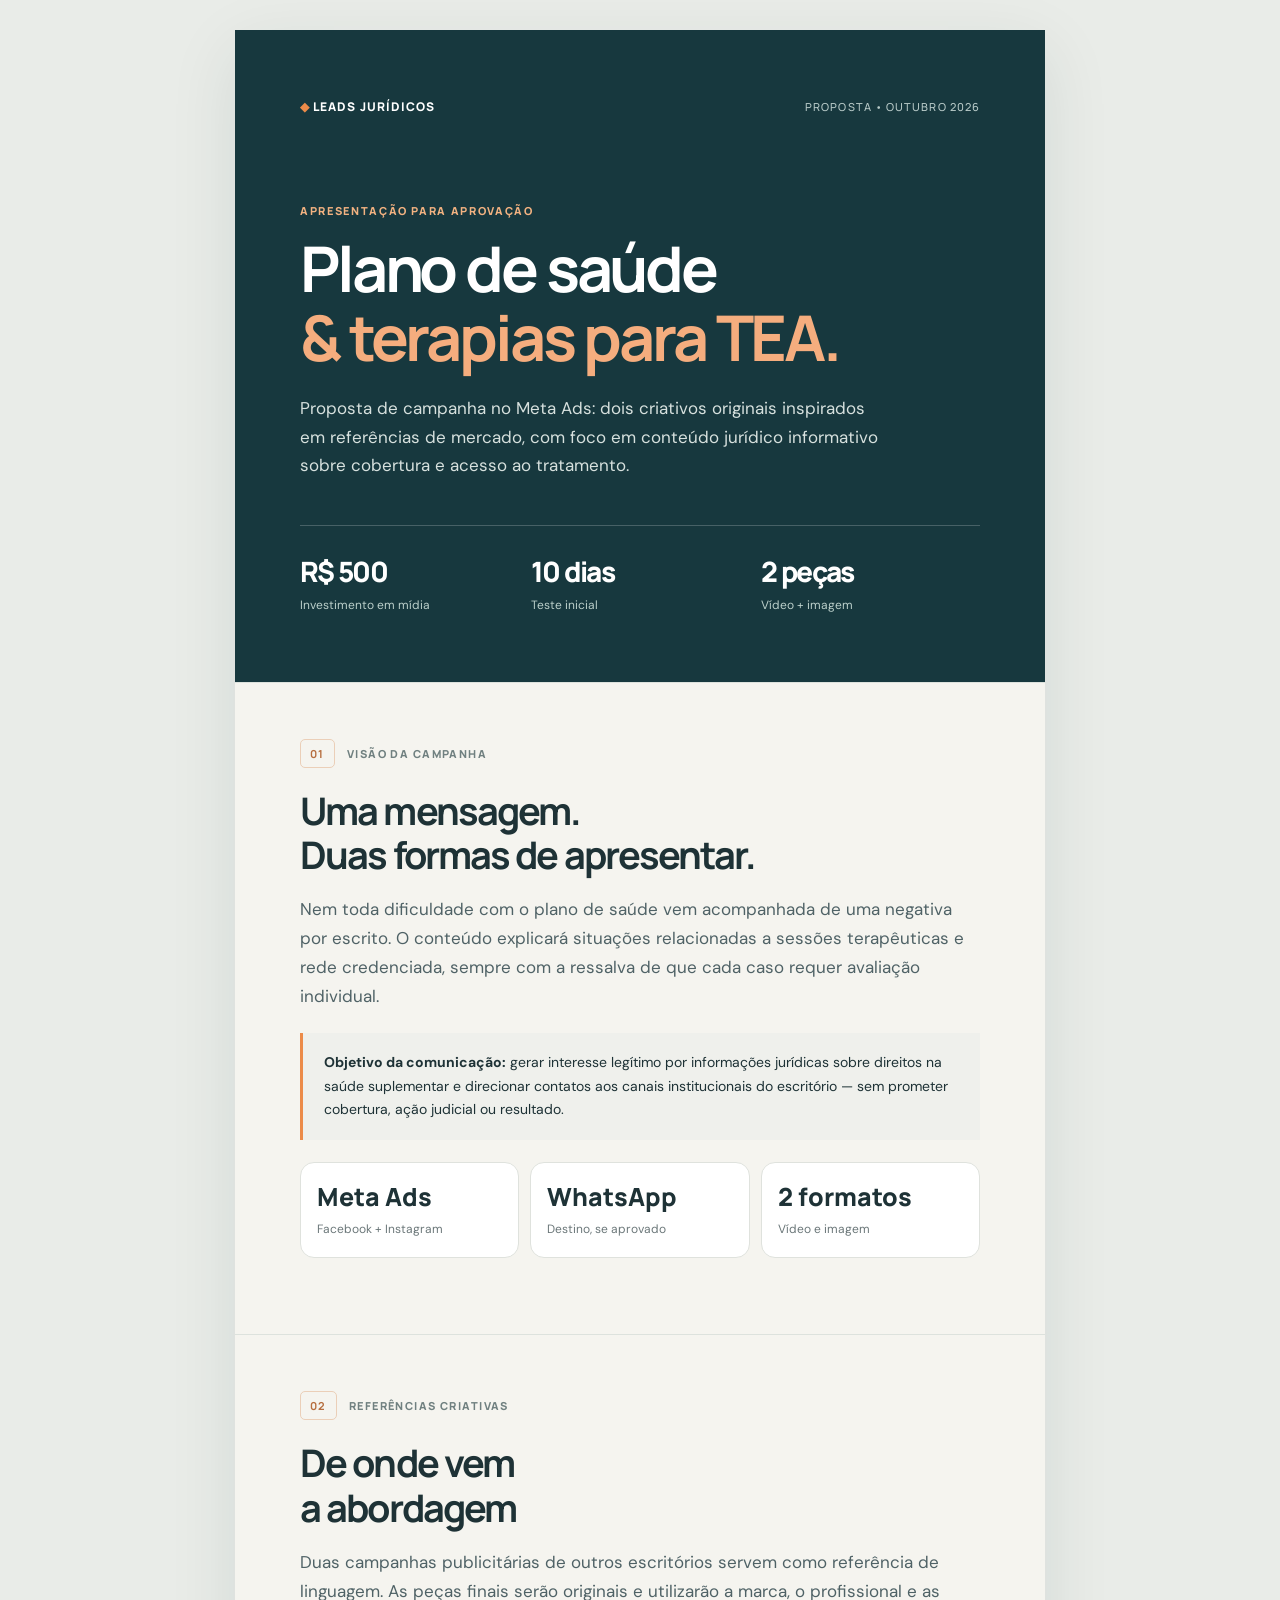
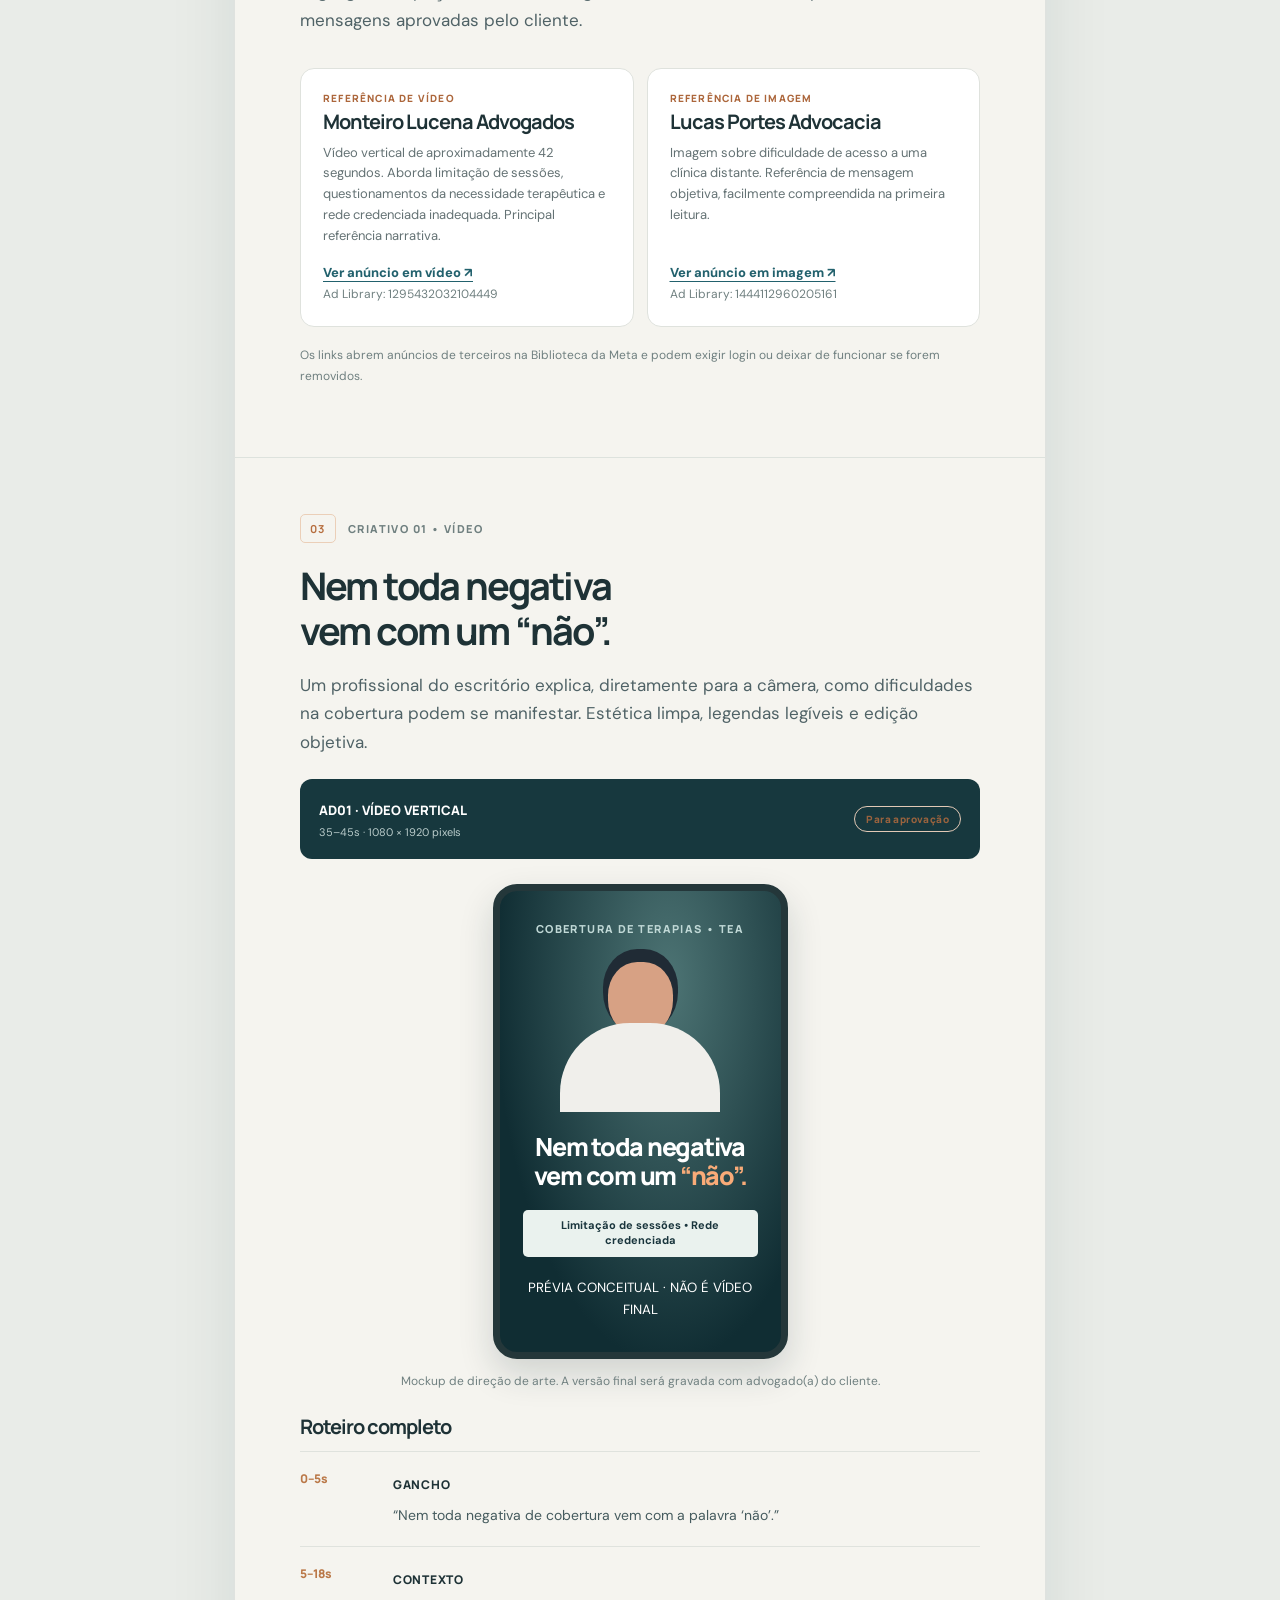
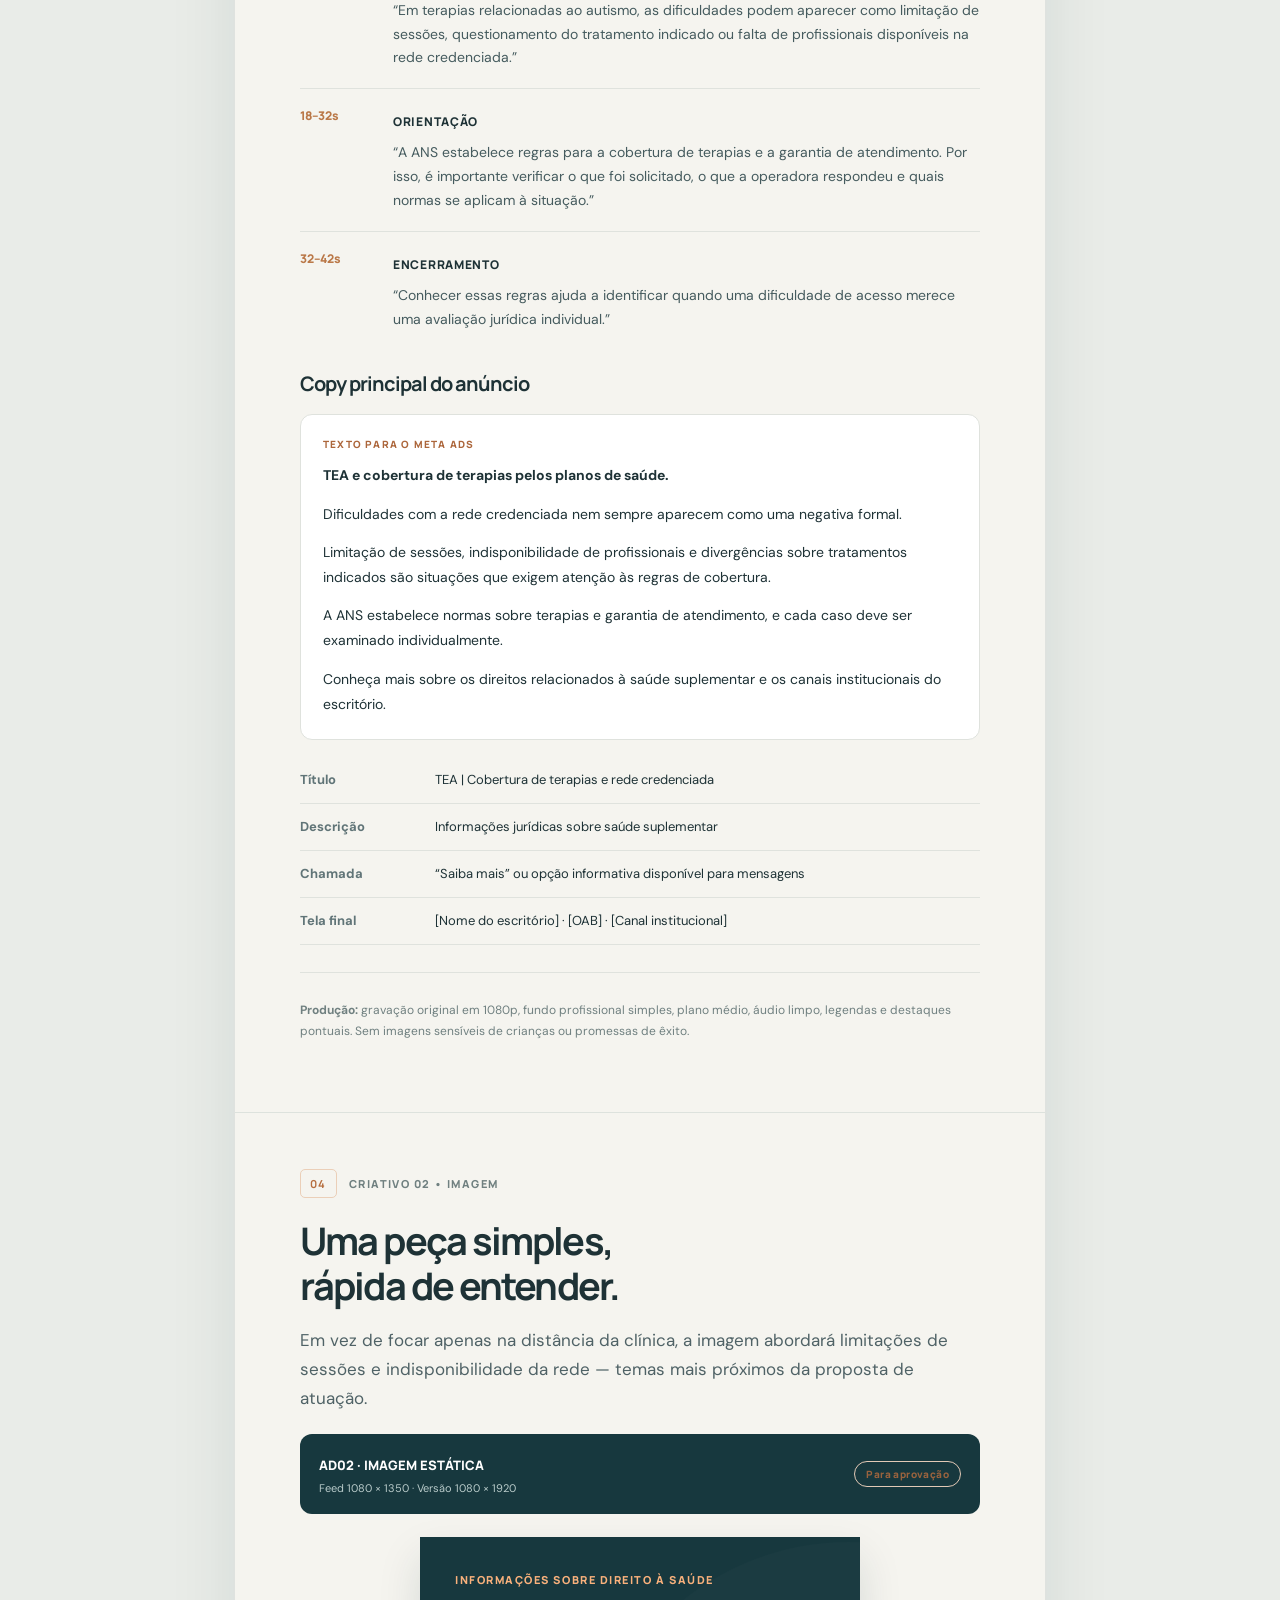
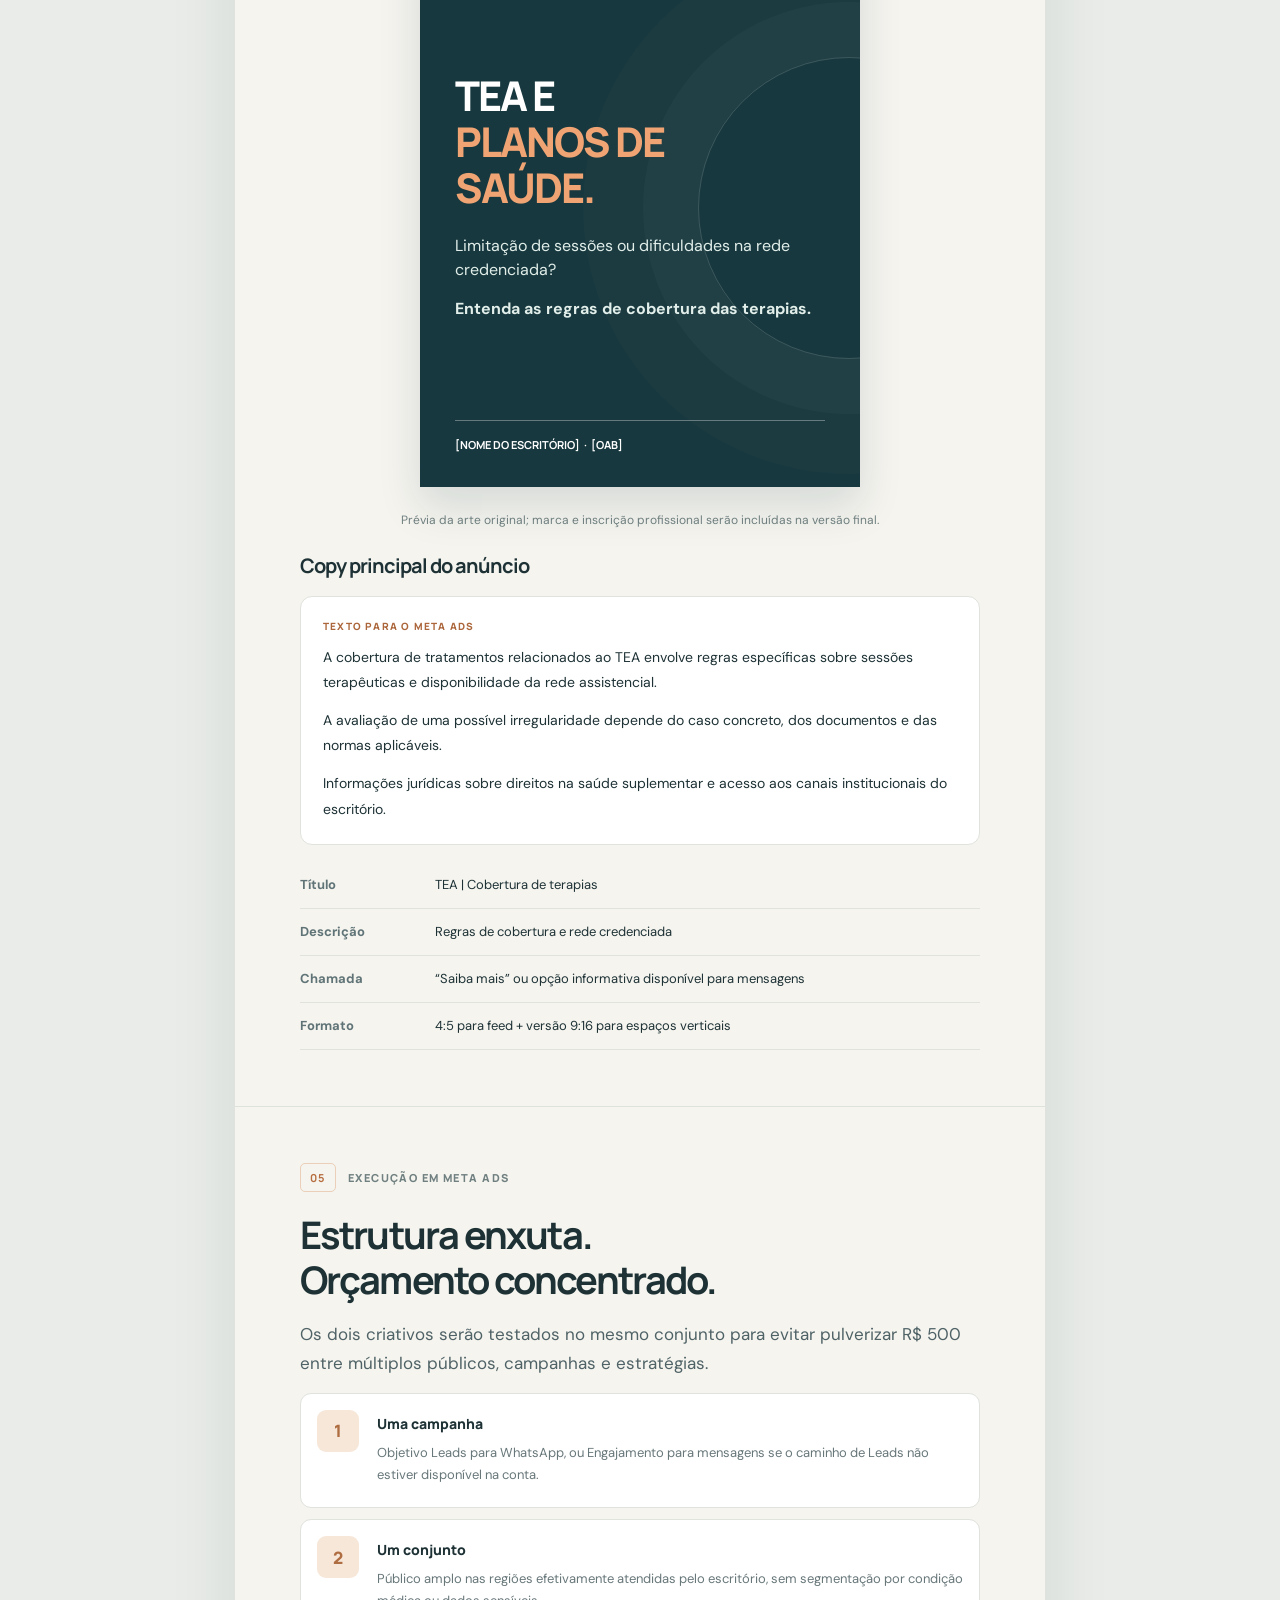
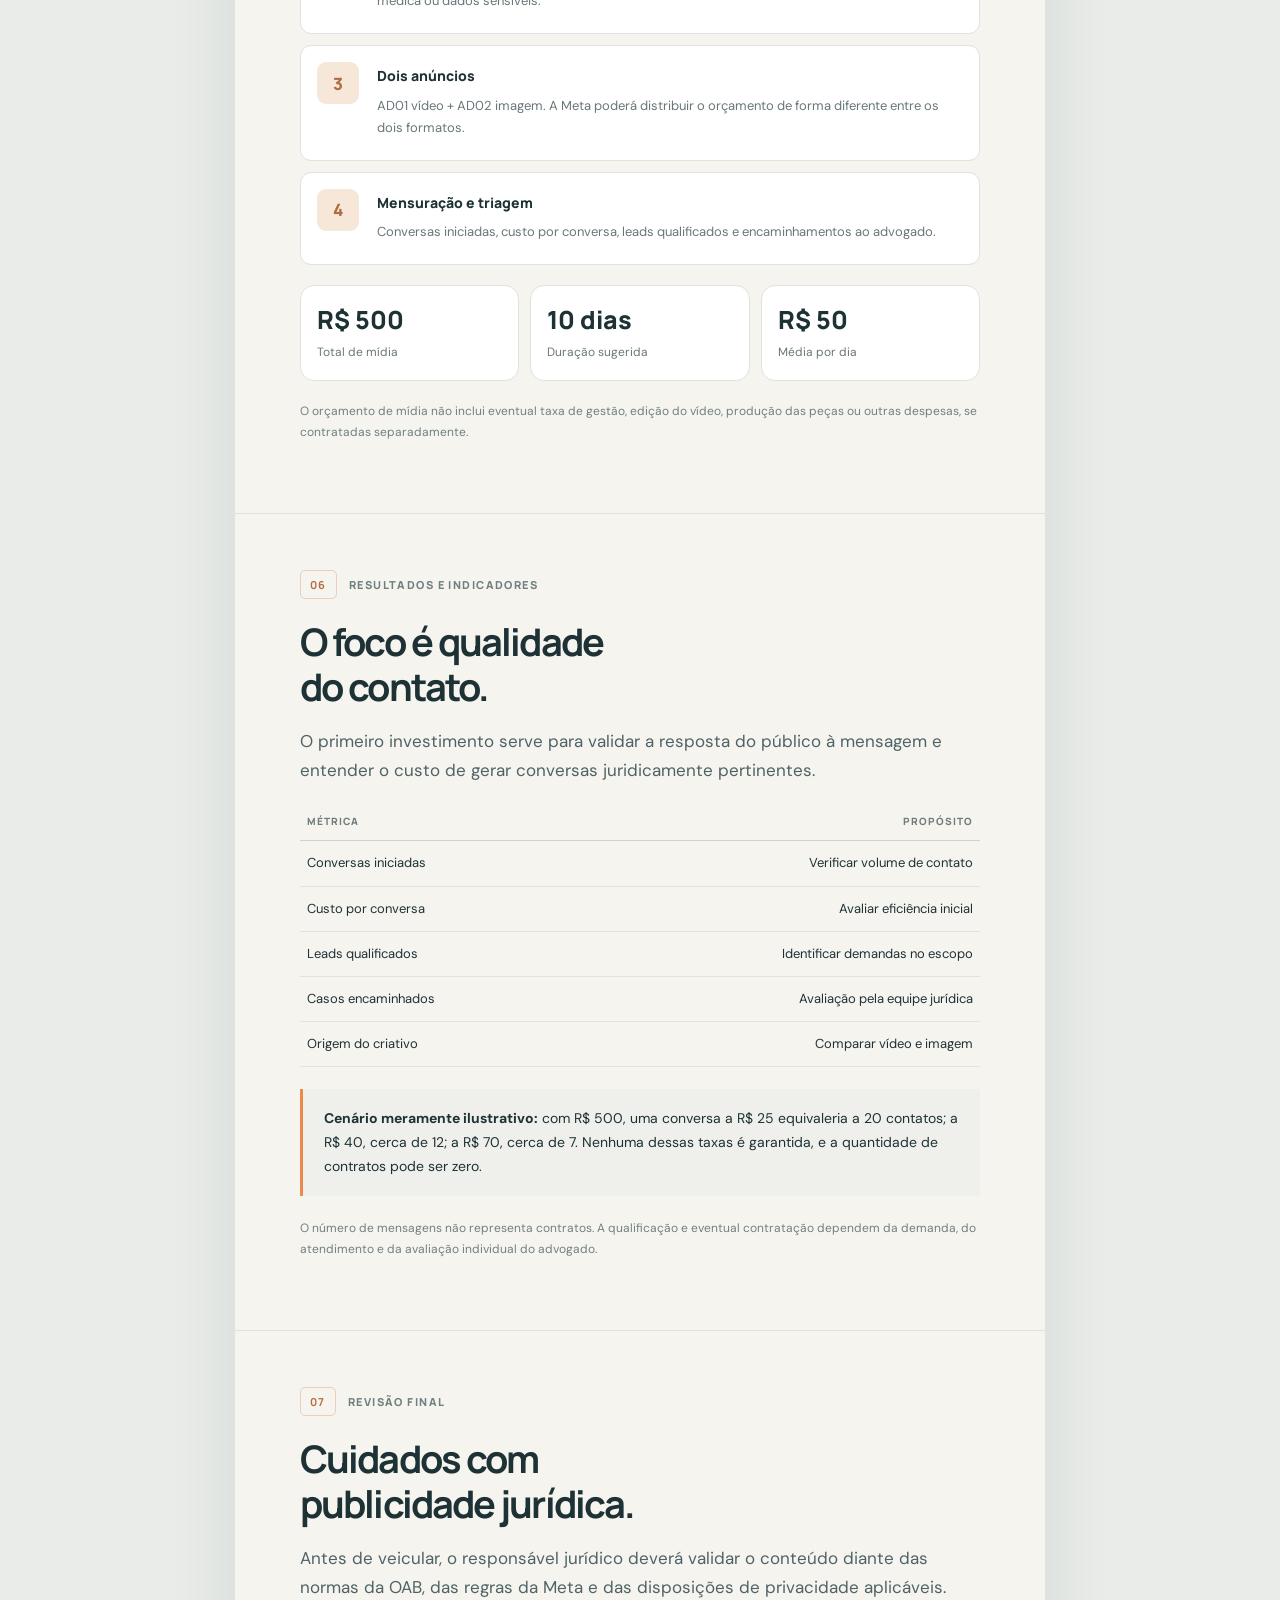
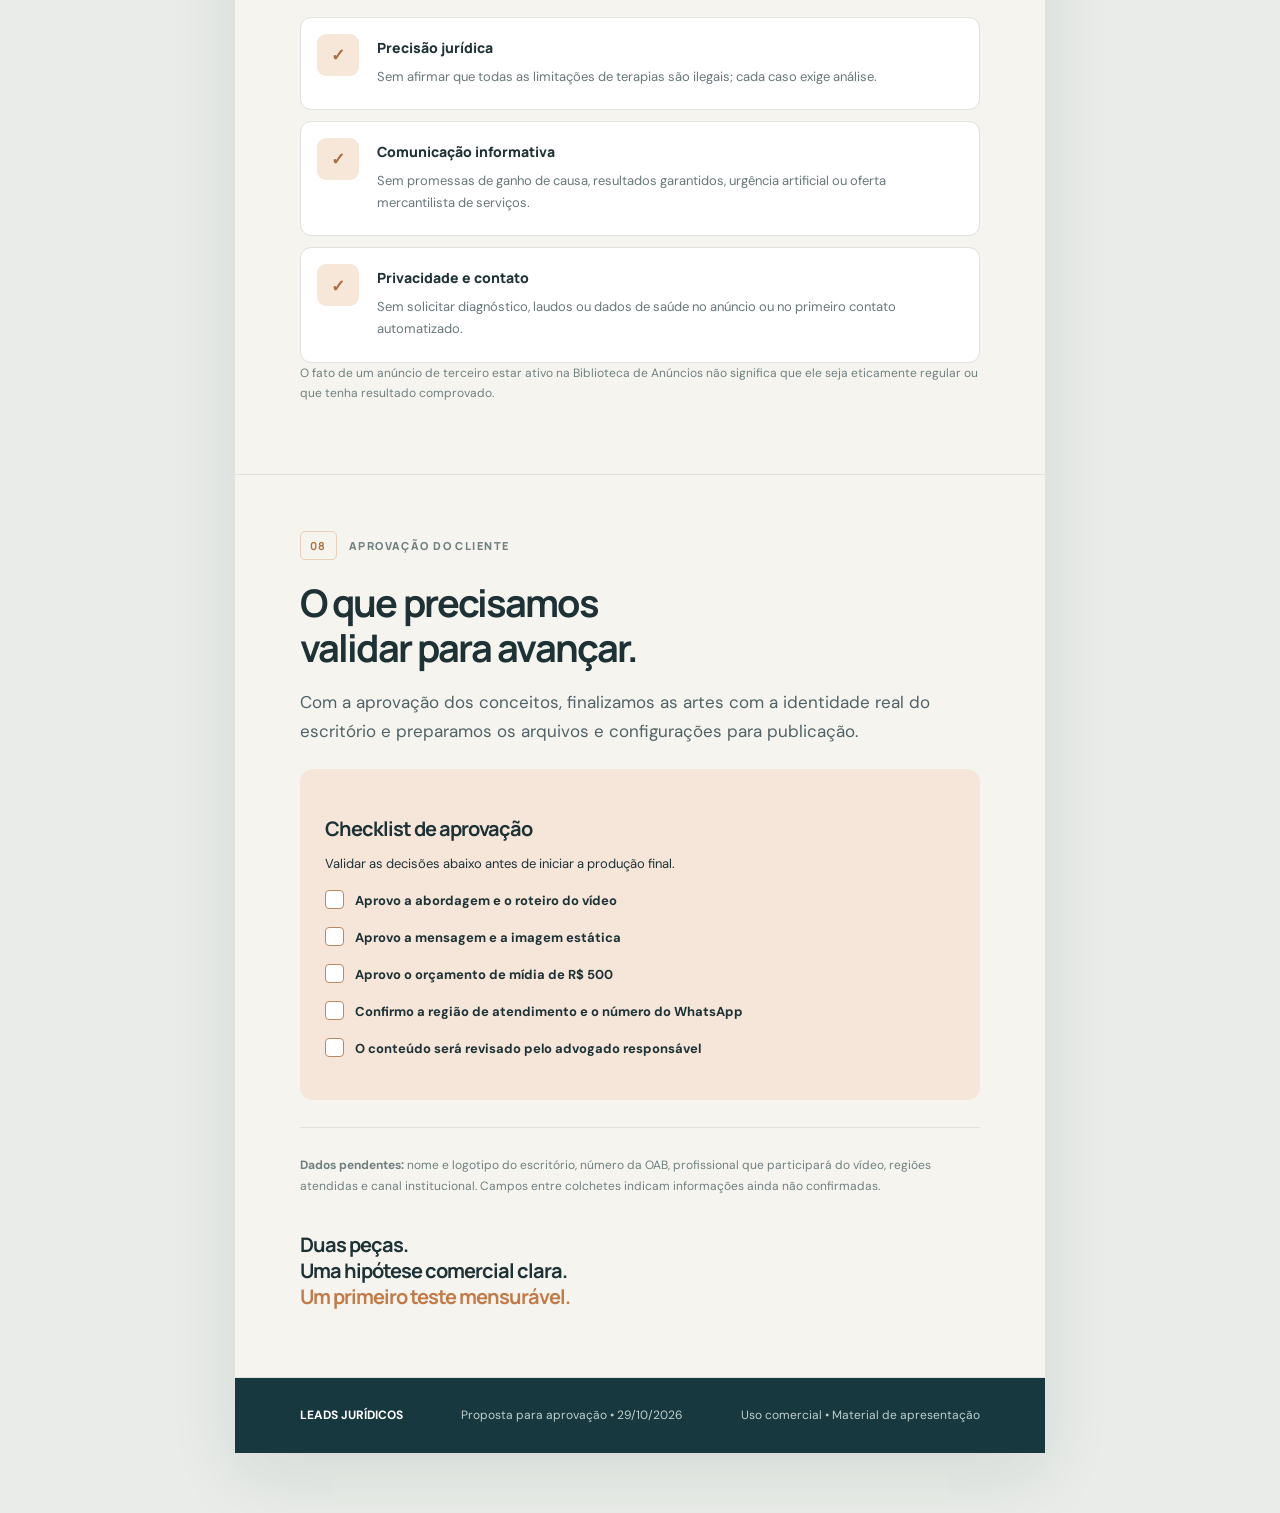
==== proposta-campanha-tea.html @ 1583eef6 "Add files via upload" ====
<!doctype html><html lang="pt-BR"><head><meta charset="utf-8"><meta name="viewport" content="width=device-width,initial-scale=1"><meta name="robots" content="noindex,nofollow"><title>Proposta de campanha • TEA e planos de saúde | Leads Jurídicos</title><style>
@import url('https://fonts.googleapis.com/css2?family=DM+Sans:wght@400;500;600;700;800&family=Manrope:wght@400;500;600;700;800&display=swap');
:root{--bg:#f5f4ef;--ink:#1e3236;--muted:#69787b;--accent:#ec8b49;--dark:#17383e;--line:#dfe2dd}*{box-sizing:border-box}html{scroll-behavior:smooth}body{margin:0;background:#e9ece8;color:var(--ink);font:16px/1.7 'DM Sans',Arial,sans-serif}.deck{max-width:810px;margin:30px auto 60px;background:var(--bg);box-shadow:0 20px 65px #19363119}.slide{padding:56px 65px;border-bottom:1px solid #dde2dd}.hero{background:var(--dark);color:white;padding-top:68px;padding-bottom:64px}.eyebrow{font:800 11px/1.4 Manrope,Arial;letter-spacing:.15em;text-transform:uppercase;color:#b17852;margin:0 0 16px}.hero .eyebrow{color:#f2b281}.brand{display:flex;align-items:center;justify-content:space-between;font:800 12px Manrope;letter-spacing:.09em;margin-bottom:88px}.brand b{color:var(--accent)}.brand small{font:500 11px Manrope;color:#b7c9c7}h1,h2,h3{font-family:Manrope,Arial;margin:0;letter-spacing:-.05em}h1{font-size:clamp(39px,6vw,63px);line-height:1.09;margin-bottom:22px}h1 em{font-style:normal;color:#f5ad7e}h2{font-size:clamp(29px,4.6vw,38px);line-height:1.18;margin-bottom:18px}h3{font-size:20px;line-height:1.3;margin:22px 0 11px}.lede{font-size:17px;color:#4f6266}.hero .lede{color:#d7e1de;max-width:590px}.topstats{display:grid;grid-template-columns:repeat(3,1fr);gap:12px;margin-top:45px;border-top:1px solid #ffffff35;padding-top:26px}.topstats strong{font:800 28px Manrope;letter-spacing:-.06em;display:block}.topstats small{color:#bbcfca;font-size:12px}.section-label{display:flex;align-items:center;gap:12px;font:800 11px Manrope;letter-spacing:.13em;text-transform:uppercase;color:#708080;margin-bottom:20px}.section-label b{border:1px solid #ebcfb8;border-radius:5px;padding:6px 9px;color:#b66e3f}.box{background:#fff;border:1px solid var(--line);border-radius:14px;padding:22px;margin:18px 0}.callout{border-left:3px solid var(--accent);background:#eff0ec;padding:18px 21px;margin:22px 0;font-size:14px}.grid2{display:grid;grid-template-columns:1fr 1fr;gap:13px}.ref{display:flex;flex-direction:column}.ref h3{margin:4px 0 8px}.ref p{font-size:13px;line-height:1.6;color:#647274;flex:1}.tag{color:#ac663b;text-transform:uppercase;font:800 10px Manrope;letter-spacing:.12em}a{color:#22616d;text-underline-offset:4px}.ref a{font-size:13px;font-weight:800}.small{font-size:12px;color:#708080}.pill{display:inline-block;border:1px solid #e2c9b6;color:#9a633e;border-radius:30px;padding:5px 11px;font:800 10px Manrope;letter-spacing:.04em}.creative-head{display:flex;justify-content:space-between;align-items:center;gap:12px;background:var(--dark);color:white;border-radius:12px;padding:17px 19px;margin:22px 0}.creative-head b{font:800 13px Manrope}.creative-head small{display:block;font-size:11px;color:#b9cbca}.mock-video{max-width:295px;min-height:475px;margin:25px auto 12px;border:7px solid #24373a;border-radius:24px;background:radial-gradient(ellipse at 60% 20%,#4d7474,#102d33 73%);color:white;padding:30px 23px;display:flex;flex-direction:column;justify-content:space-between;text-align:center;box-shadow:0 15px 35px #102d332a}.mock-video .mock-head{font:800 11px Manrope;letter-spacing:.13em;text-transform:uppercase;color:#c0d8d6}.person{margin:0 auto;width:160px;height:156px;position:relative}.person .face{position:absolute;width:65px;height:74px;background:#d7a184;border-radius:45% 45% 48% 48%;left:48px;top:6px;box-shadow:0 -8px 0 5px #202b35}.person .shirt{position:absolute;width:160px;height:89px;background:#f0efeb;bottom:0;border-radius:70px 70px 0 0}.mock-video .hook{font:800 25px/1.16 Manrope;letter-spacing:-.05em}.mock-video .hook em{color:#f9ab78;font-style:normal}.subtitle{background:#eaf2ee;color:#19353c;border-radius:5px;padding:8px;font:700 11px/1.4 DM Sans}.mock-static{max-width:440px;aspect-ratio:4/5;margin:23px auto;background:var(--dark);color:white;padding:35px;display:flex;flex-direction:column;justify-content:space-between;position:relative;overflow:hidden;box-shadow:0 20px 40px #0b303321}.mock-static:before{content:"";position:absolute;width:300px;height:300px;right:-140px;top:120px;border:1px solid #ffffff29;border-radius:50%;box-shadow:0 0 0 55px #ffffff07,0 0 0 115px #ffffff04}.mock-static>*{z-index:1}.mock-static .mast{font:800 11px Manrope;letter-spacing:.14em;text-transform:uppercase;color:#f9b17c}.mock-static h3{font:800 clamp(31px,5vw,41px)/1.13 Manrope;letter-spacing:-.05em;margin:0 0 23px}.mock-static h3 em{font-style:normal;color:#f0a474}.mock-static p{font-size:16px;line-height:1.5;color:#e1eeea}.mock-static .foot{border-top:1px solid #ffffff55;padding-top:16px;font:700 11px Manrope}.beat{display:grid;grid-template-columns:78px 1fr;gap:15px;padding:18px 0;border-top:1px solid var(--line)}.beat:last-child{border-bottom:1px solid var(--line)}.beat time{font:800 12px Manrope;color:#ba7848}.beat b{font:800 12px Manrope;text-transform:uppercase;letter-spacing:.06em}.beat p{font-size:14px;color:#455b5e;margin:7px 0 0}.copy{background:#fff;border:1px solid var(--line);border-radius:12px;padding:22px;margin:17px 0}.copy .tag{display:block;margin-bottom:12px}.copy p{font-size:14px;line-height:1.8;margin:0 0 13px}.copy p:last-child{margin-bottom:0}.fields{display:grid;gap:0}.field{display:grid;grid-template-columns:120px 1fr;gap:15px;border-bottom:1px solid var(--line);padding:12px 0;font-size:13px}.field b{color:#607477}.step{display:grid;grid-template-columns:44px 1fr;gap:16px;background:#fff;border:1px solid var(--line);border-radius:11px;padding:16px;margin-top:11px}.step .no{background:#f7e7d9;color:#af6e42;font:800 17px Manrope;border-radius:9px;width:42px;height:42px;display:grid;place-items:center}.step b{font:800 14px Manrope}.step p{font-size:13px;color:#68777a;margin:5px 0}.budget{display:grid;grid-template-columns:repeat(3,1fr);gap:11px;margin:20px 0}.budget .box{margin:0;padding:16px}.budget strong{display:block;font:800 25px Manrope}.budget small{color:#6b7779;font-size:12px}table{width:100%;border-collapse:collapse;margin-top:18px;font-size:13px}th{text-align:left;color:#6f7c7d;font:800 10px Manrope;letter-spacing:.1em;text-transform:uppercase;border-bottom:1px solid #cbd4ce;padding:12px 7px}td{border-bottom:1px solid var(--line);padding:11px 7px}th:last-child,td:last-child{text-align:right}.approval{background:#f5e6d9;border-radius:13px;padding:25px;margin-top:23px}.approval p{font-size:13px}.check{display:flex;gap:11px;margin:15px 0;font-size:13px;font-weight:700}.square{width:19px;height:19px;background:white;border:1.4px solid #b78a65;border-radius:4px;flex-shrink:0}footer{background:var(--dark);color:#bed0cd;padding:27px 65px;display:flex;justify-content:space-between;gap:15px;font-size:12px}footer b{color:white}p{margin:0 0 15px}ul{padding-left:19px}li{margin-bottom:8px}.break{margin:27px 0;border:0;border-top:1px solid var(--line)}@media(max-width:700px){body{background:var(--bg)}.deck{margin:0;box-shadow:none}.slide{padding:39px 24px}.hero{padding-top:44px}.brand{margin-bottom:72px}.grid2{grid-template-columns:1fr}.budget{gap:6px}.budget .box{padding:11px}.budget strong{font-size:19px}footer{padding:24px;flex-wrap:wrap}h1{font-size:42px}}@media(max-width:390px){.slide{padding:30px 18px}.topstats{gap:6px}.topstats strong{font-size:21px}.field{grid-template-columns:96px 1fr}.mock-static{padding:25px}}@media print{body{background:#fff}.deck{margin:0 auto;box-shadow:none}.slide{break-inside:avoid-page;padding:38px 55px}.hero,.mock-static,.mock-video,.creative-head,footer{-webkit-print-color-adjust:exact;print-color-adjust:exact}}
</style></head><body><main class="deck">
<header class="slide hero"><div class="brand"><span><b>◆</b> LEADS JURÍDICOS</span><small>PROPOSTA • OUTUBRO 2026</small></div><div class="eyebrow">Apresentação para aprovação</div><h1>Plano de saúde<br><em>&amp; terapias para TEA.</em></h1><p class="lede">Proposta de campanha no Meta Ads: dois criativos originais inspirados em referências de mercado, com foco em conteúdo jurídico informativo sobre cobertura e acesso ao tratamento.</p><div class="topstats"><div><strong>R$ 500</strong><small>Investimento em mídia</small></div><div><strong>10 dias</strong><small>Teste inicial</small></div><div><strong>2 peças</strong><small>Vídeo + imagem</small></div></div></header>
<section class="slide"><div class="section-label"><b>01</b> Visão da campanha</div><h2>Uma mensagem.<br>Duas formas de apresentar.</h2><p class="lede">Nem toda dificuldade com o plano de saúde vem acompanhada de uma negativa por escrito. O conteúdo explicará situações relacionadas a sessões terapêuticas e rede credenciada, sempre com a ressalva de que cada caso requer avaliação individual.</p><div class="callout"><strong>Objetivo da comunicação:</strong> gerar interesse legítimo por informações jurídicas sobre direitos na saúde suplementar e direcionar contatos aos canais institucionais do escritório — sem prometer cobertura, ação judicial ou resultado.</div><div class="budget"><div class="box"><strong>Meta Ads</strong><small>Facebook + Instagram</small></div><div class="box"><strong>WhatsApp</strong><small>Destino, se aprovado</small></div><div class="box"><strong>2 formatos</strong><small>Vídeo e imagem</small></div></div></section>
<section class="slide"><div class="section-label"><b>02</b> Referências criativas</div><h2>De onde vem<br>a abordagem</h2><p class="lede">Duas campanhas publicitárias de outros escritórios servem como referência de linguagem. As peças finais serão originais e utilizarão a marca, o profissional e as mensagens aprovadas pelo cliente.</p><div class="grid2"><div class="box ref"><div class="tag">Referência de vídeo</div><h3>Monteiro Lucena Advogados</h3><p>Vídeo vertical de aproximadamente 42 segundos. Aborda limitação de sessões, questionamentos da necessidade terapêutica e rede credenciada inadequada. Principal referência narrativa.</p><a target="_blank" rel="noopener" href="https://www.facebook.com/ads/library/?id=1295432032104449">Ver anúncio em vídeo ↗</a><small class="small">Ad Library: 1295432032104449</small></div><div class="box ref"><div class="tag">Referência de imagem</div><h3>Lucas Portes Advocacia</h3><p>Imagem sobre dificuldade de acesso a uma clínica distante. Referência de mensagem objetiva, facilmente compreendida na primeira leitura.</p><a target="_blank" rel="noopener" href="https://www.facebook.com/ads/library/?id=1444112960205161">Ver anúncio em imagem ↗</a><small class="small">Ad Library: 1444112960205161</small></div></div><p class="small">Os links abrem anúncios de terceiros na Biblioteca da Meta e podem exigir login ou deixar de funcionar se forem removidos.</p></section>
<section class="slide"><div class="section-label"><b>03</b> Criativo 01 • Vídeo</div><h2>Nem toda negativa<br>vem com um “não”.</h2><p class="lede">Um profissional do escritório explica, diretamente para a câmera, como dificuldades na cobertura podem se manifestar. Estética limpa, legendas legíveis e edição objetiva.</p><div class="creative-head"><div><b>AD01 · VÍDEO VERTICAL</b><small>35–45s · 1080 × 1920 pixels</small></div><span class="pill">Para aprovação</span></div><div class="mock-video"><div class="mock-head">Cobertura de terapias • TEA</div><div class="person" aria-hidden="true"><div class="face"></div><div class="shirt"></div></div><div class="hook">Nem toda negativa vem com um <em>“não”.</em></div><div class="subtitle">Limitação de sessões • Rede credenciada</div><small>PRÉVIA CONCEITUAL · NÃO É VÍDEO FINAL</small></div><p class="small" style="text-align:center">Mockup de direção de arte. A versão final será gravada com advogado(a) do cliente.</p><h3>Roteiro completo</h3><div class="beat"><time>0–5s</time><div><b>Gancho</b><p>“Nem toda negativa de cobertura vem com a palavra ‘não’.”</p></div></div><div class="beat"><time>5–18s</time><div><b>Contexto</b><p>“Em terapias relacionadas ao autismo, as dificuldades podem aparecer como limitação de sessões, questionamento do tratamento indicado ou falta de profissionais disponíveis na rede credenciada.”</p></div></div><div class="beat"><time>18–32s</time><div><b>Orientação</b><p>“A ANS estabelece regras para a cobertura de terapias e a garantia de atendimento. Por isso, é importante verificar o que foi solicitado, o que a operadora respondeu e quais normas se aplicam à situação.”</p></div></div><div class="beat"><time>32–42s</time><div><b>Encerramento</b><p>“Conhecer essas regras ajuda a identificar quando uma dificuldade de acesso merece uma avaliação jurídica individual.”</p></div></div><h3>Copy principal do anúncio</h3><div class="copy"><span class="tag">Texto para o Meta Ads</span><p><strong>TEA e cobertura de terapias pelos planos de saúde.</strong></p><p>Dificuldades com a rede credenciada nem sempre aparecem como uma negativa formal.</p><p>Limitação de sessões, indisponibilidade de profissionais e divergências sobre tratamentos indicados são situações que exigem atenção às regras de cobertura.</p><p>A ANS estabelece normas sobre terapias e garantia de atendimento, e cada caso deve ser examinado individualmente.</p><p>Conheça mais sobre os direitos relacionados à saúde suplementar e os canais institucionais do escritório.</p></div><div class="fields"><div class="field"><b>Título</b><span>TEA | Cobertura de terapias e rede credenciada</span></div><div class="field"><b>Descrição</b><span>Informações jurídicas sobre saúde suplementar</span></div><div class="field"><b>Chamada</b><span>“Saiba mais” ou opção informativa disponível para mensagens</span></div><div class="field"><b>Tela final</b><span>[Nome do escritório] · [OAB] · [Canal institucional]</span></div></div><hr class="break"><p class="small"><b>Produção:</b> gravação original em 1080p, fundo profissional simples, plano médio, áudio limpo, legendas e destaques pontuais. Sem imagens sensíveis de crianças ou promessas de êxito.</p></section>
<section class="slide"><div class="section-label"><b>04</b> Criativo 02 • Imagem</div><h2>Uma peça simples,<br>rápida de entender.</h2><p class="lede">Em vez de focar apenas na distância da clínica, a imagem abordará limitações de sessões e indisponibilidade da rede — temas mais próximos da proposta de atuação.</p><div class="creative-head"><div><b>AD02 · IMAGEM ESTÁTICA</b><small>Feed 1080 × 1350 · Versão 1080 × 1920</small></div><span class="pill">Para aprovação</span></div><div class="mock-static"><div class="mast">Informações sobre direito à saúde</div><div><h3>TEA E<br><em>PLANOS DE<br>SAÚDE.</em></h3><p>Limitação de sessões ou dificuldades na rede credenciada?</p><p><strong>Entenda as regras de cobertura das terapias.</strong></p></div><div class="foot">[NOME DO ESCRITÓRIO] &nbsp;·&nbsp; [OAB]</div></div><p class="small" style="text-align:center">Prévia da arte original; marca e inscrição profissional serão incluídas na versão final.</p><h3>Copy principal do anúncio</h3><div class="copy"><span class="tag">Texto para o Meta Ads</span><p>A cobertura de tratamentos relacionados ao TEA envolve regras específicas sobre sessões terapêuticas e disponibilidade da rede assistencial.</p><p>A avaliação de uma possível irregularidade depende do caso concreto, dos documentos e das normas aplicáveis.</p><p>Informações jurídicas sobre direitos na saúde suplementar e acesso aos canais institucionais do escritório.</p></div><div class="fields"><div class="field"><b>Título</b><span>TEA | Cobertura de terapias</span></div><div class="field"><b>Descrição</b><span>Regras de cobertura e rede credenciada</span></div><div class="field"><b>Chamada</b><span>“Saiba mais” ou opção informativa disponível para mensagens</span></div><div class="field"><b>Formato</b><span>4:5 para feed + versão 9:16 para espaços verticais</span></div></div></section>
<section class="slide"><div class="section-label"><b>05</b> Execução em Meta Ads</div><h2>Estrutura enxuta.<br>Orçamento concentrado.</h2><p class="lede">Os dois criativos serão testados no mesmo conjunto para evitar pulverizar R$ 500 entre múltiplos públicos, campanhas e estratégias.</p><div class="step"><div class="no">1</div><div><b>Uma campanha</b><p>Objetivo Leads para WhatsApp, ou Engajamento para mensagens se o caminho de Leads não estiver disponível na conta.</p></div></div><div class="step"><div class="no">2</div><div><b>Um conjunto</b><p>Público amplo nas regiões efetivamente atendidas pelo escritório, sem segmentação por condição médica ou dados sensíveis.</p></div></div><div class="step"><div class="no">3</div><div><b>Dois anúncios</b><p>AD01 vídeo + AD02 imagem. A Meta poderá distribuir o orçamento de forma diferente entre os dois formatos.</p></div></div><div class="step"><div class="no">4</div><div><b>Mensuração e triagem</b><p>Conversas iniciadas, custo por conversa, leads qualificados e encaminhamentos ao advogado.</p></div></div><div class="budget"><div class="box"><strong>R$ 500</strong><small>Total de mídia</small></div><div class="box"><strong>10 dias</strong><small>Duração sugerida</small></div><div class="box"><strong>R$ 50</strong><small>Média por dia</small></div></div><p class="small">O orçamento de mídia não inclui eventual taxa de gestão, edição do vídeo, produção das peças ou outras despesas, se contratadas separadamente.</p></section>
<section class="slide"><div class="section-label"><b>06</b> Resultados e indicadores</div><h2>O foco é qualidade<br>do contato.</h2><p class="lede">O primeiro investimento serve para validar a resposta do público à mensagem e entender o custo de gerar conversas juridicamente pertinentes.</p><table><thead><tr><th>Métrica</th><th>Propósito</th></tr></thead><tbody><tr><td>Conversas iniciadas</td><td>Verificar volume de contato</td></tr><tr><td>Custo por conversa</td><td>Avaliar eficiência inicial</td></tr><tr><td>Leads qualificados</td><td>Identificar demandas no escopo</td></tr><tr><td>Casos encaminhados</td><td>Avaliação pela equipe jurídica</td></tr><tr><td>Origem do criativo</td><td>Comparar vídeo e imagem</td></tr></tbody></table><div class="callout"><strong>Cenário meramente ilustrativo:</strong> com R$ 500, uma conversa a R$ 25 equivaleria a 20 contatos; a R$ 40, cerca de 12; a R$ 70, cerca de 7. Nenhuma dessas taxas é garantida, e a quantidade de contratos pode ser zero.</div><p class="small">O número de mensagens não representa contratos. A qualificação e eventual contratação dependem da demanda, do atendimento e da avaliação individual do advogado.</p></section>
<section class="slide"><div class="section-label"><b>07</b> Revisão final</div><h2>Cuidados com<br>publicidade jurídica.</h2><p class="lede">Antes de veicular, o responsável jurídico deverá validar o conteúdo diante das normas da OAB, das regras da Meta e das disposições de privacidade aplicáveis.</p><div class="step"><div class="no">✓</div><div><b>Precisão jurídica</b><p>Sem afirmar que todas as limitações de terapias são ilegais; cada caso exige análise.</p></div></div><div class="step"><div class="no">✓</div><div><b>Comunicação informativa</b><p>Sem promessas de ganho de causa, resultados garantidos, urgência artificial ou oferta mercantilista de serviços.</p></div></div><div class="step"><div class="no">✓</div><div><b>Privacidade e contato</b><p>Sem solicitar diagnóstico, laudos ou dados de saúde no anúncio ou no primeiro contato automatizado.</p></div></div><p class="small">O fato de um anúncio de terceiro estar ativo na Biblioteca de Anúncios não significa que ele seja eticamente regular ou que tenha resultado comprovado.</p></section>
<section class="slide"><div class="section-label"><b>08</b> Aprovação do cliente</div><h2>O que precisamos<br>validar para avançar.</h2><p class="lede">Com a aprovação dos conceitos, finalizamos as artes com a identidade real do escritório e preparamos os arquivos e configurações para publicação.</p><div class="approval"><h3>Checklist de aprovação</h3><p>Validar as decisões abaixo antes de iniciar a produção final.</p><div class="check"><i class="square"></i>Aprovo a abordagem e o roteiro do vídeo</div><div class="check"><i class="square"></i>Aprovo a mensagem e a imagem estática</div><div class="check"><i class="square"></i>Aprovo o orçamento de mídia de R$ 500</div><div class="check"><i class="square"></i>Confirmo a região de atendimento e o número do WhatsApp</div><div class="check"><i class="square"></i>O conteúdo será revisado pelo advogado responsável</div></div><hr class="break"><p class="small"><b>Dados pendentes:</b> nome e logotipo do escritório, número da OAB, profissional que participará do vídeo, regiões atendidas e canal institucional. Campos entre colchetes indicam informações ainda não confirmadas.</p><h3 style="margin-top:36px">Duas peças.<br>Uma hipótese comercial clara.<br><span style="color:#c27a49">Um primeiro teste mensurável.</span></h3></section>
<footer><b>LEADS JURÍDICOS</b><span>Proposta para aprovação • 29/10/2026</span><span>Uso comercial • Material de apresentação</span></footer></main></body></html>
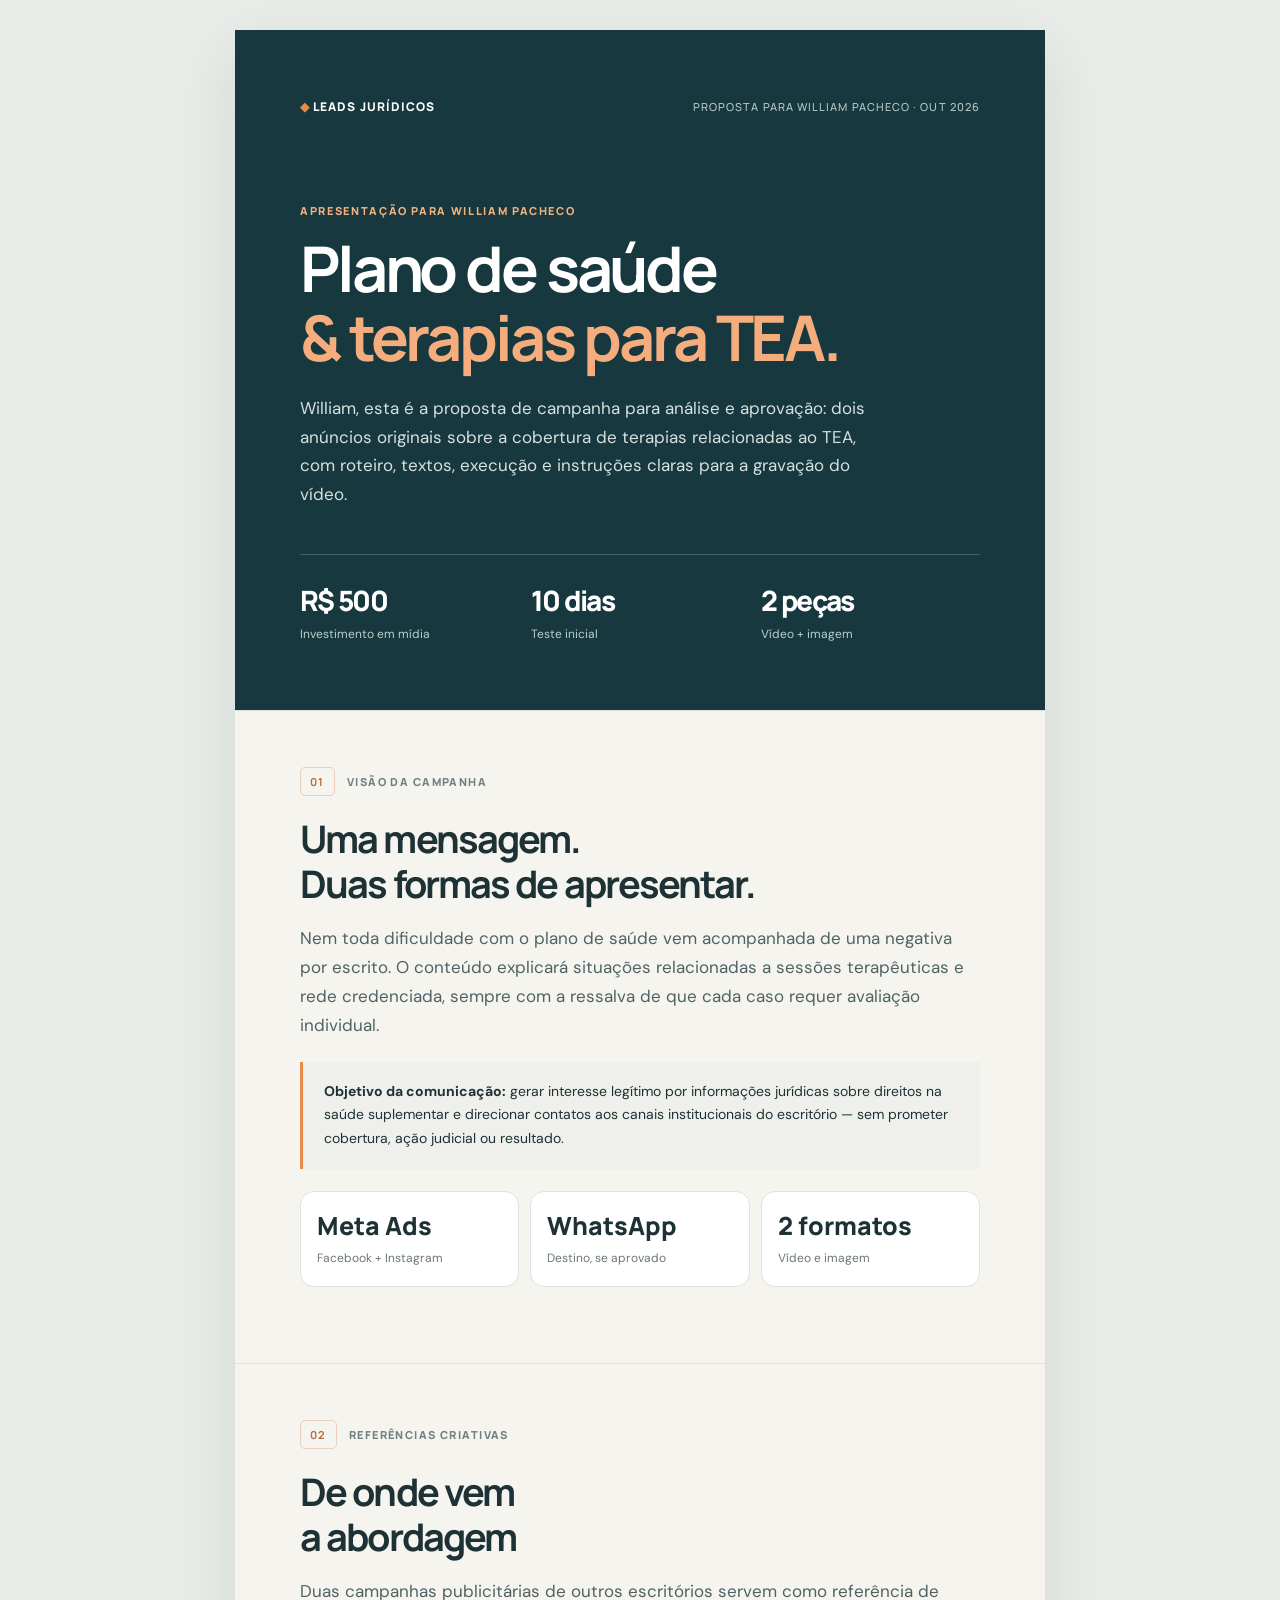
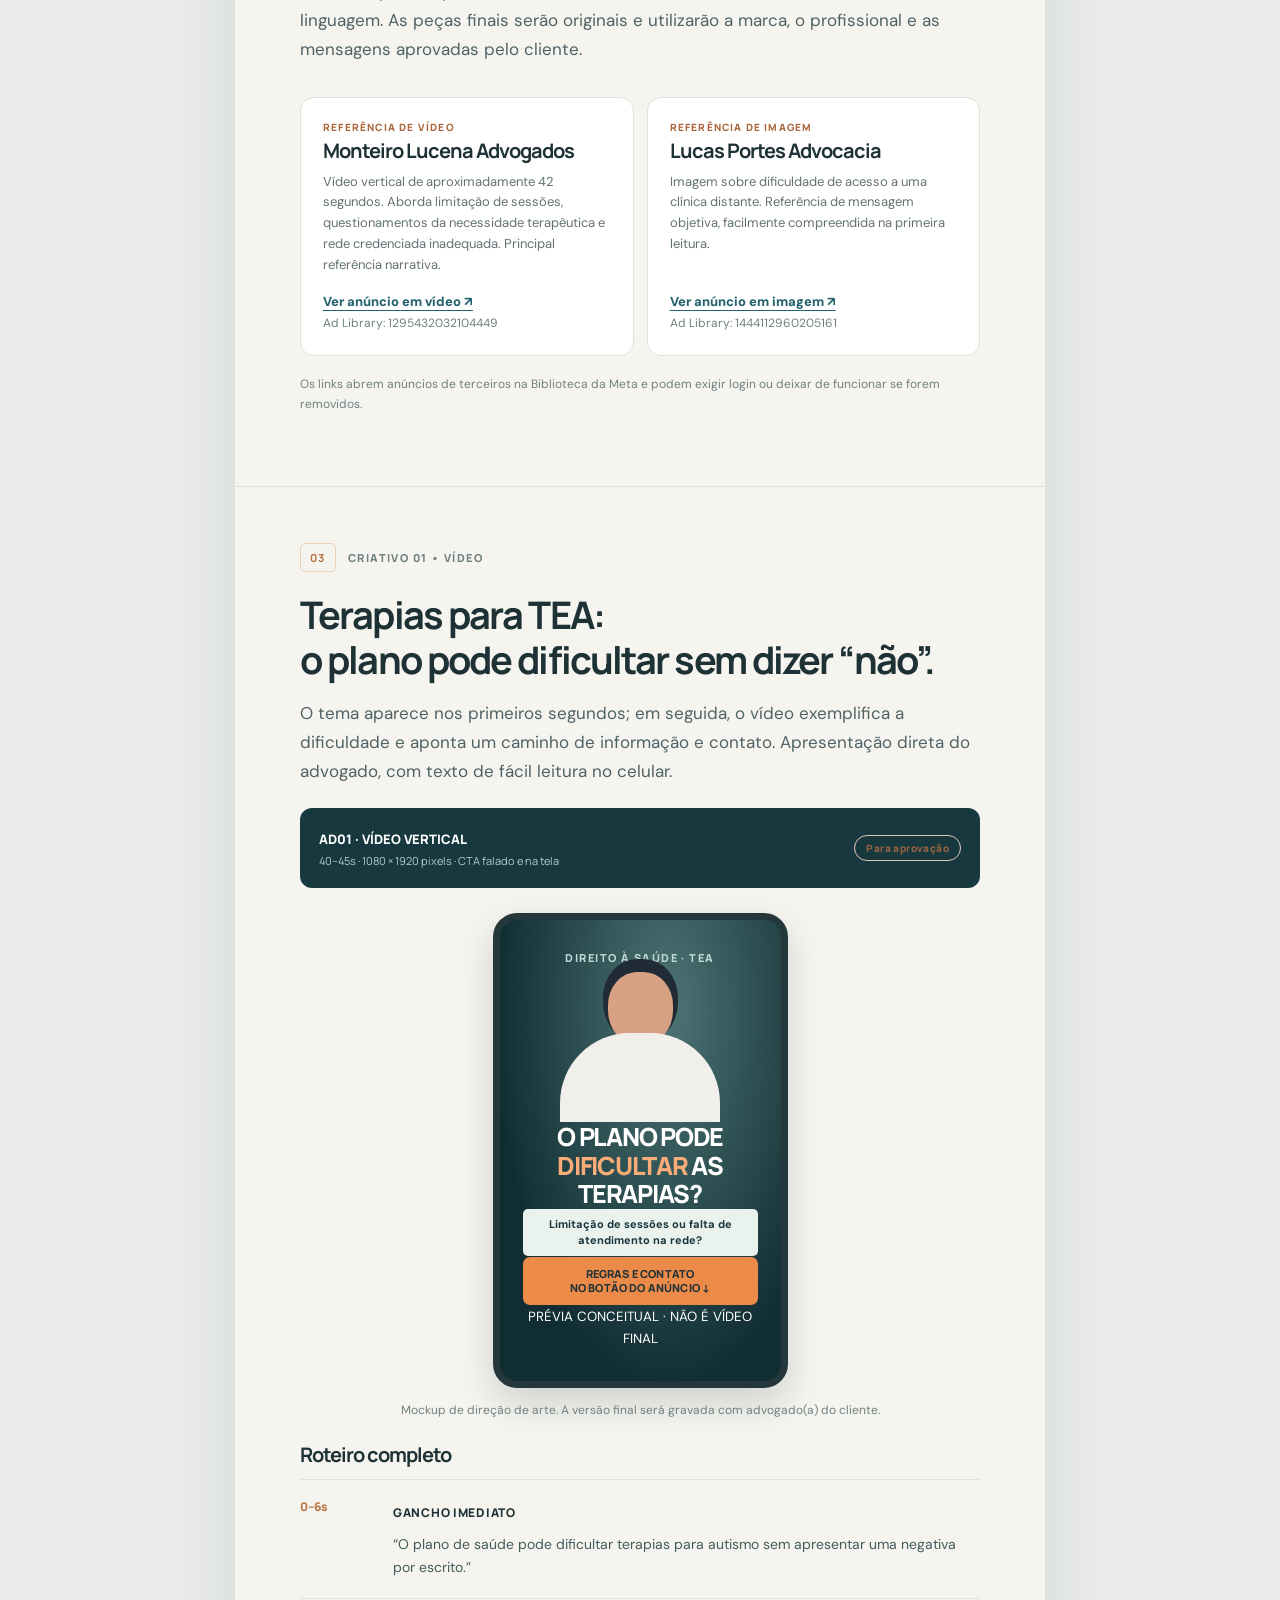
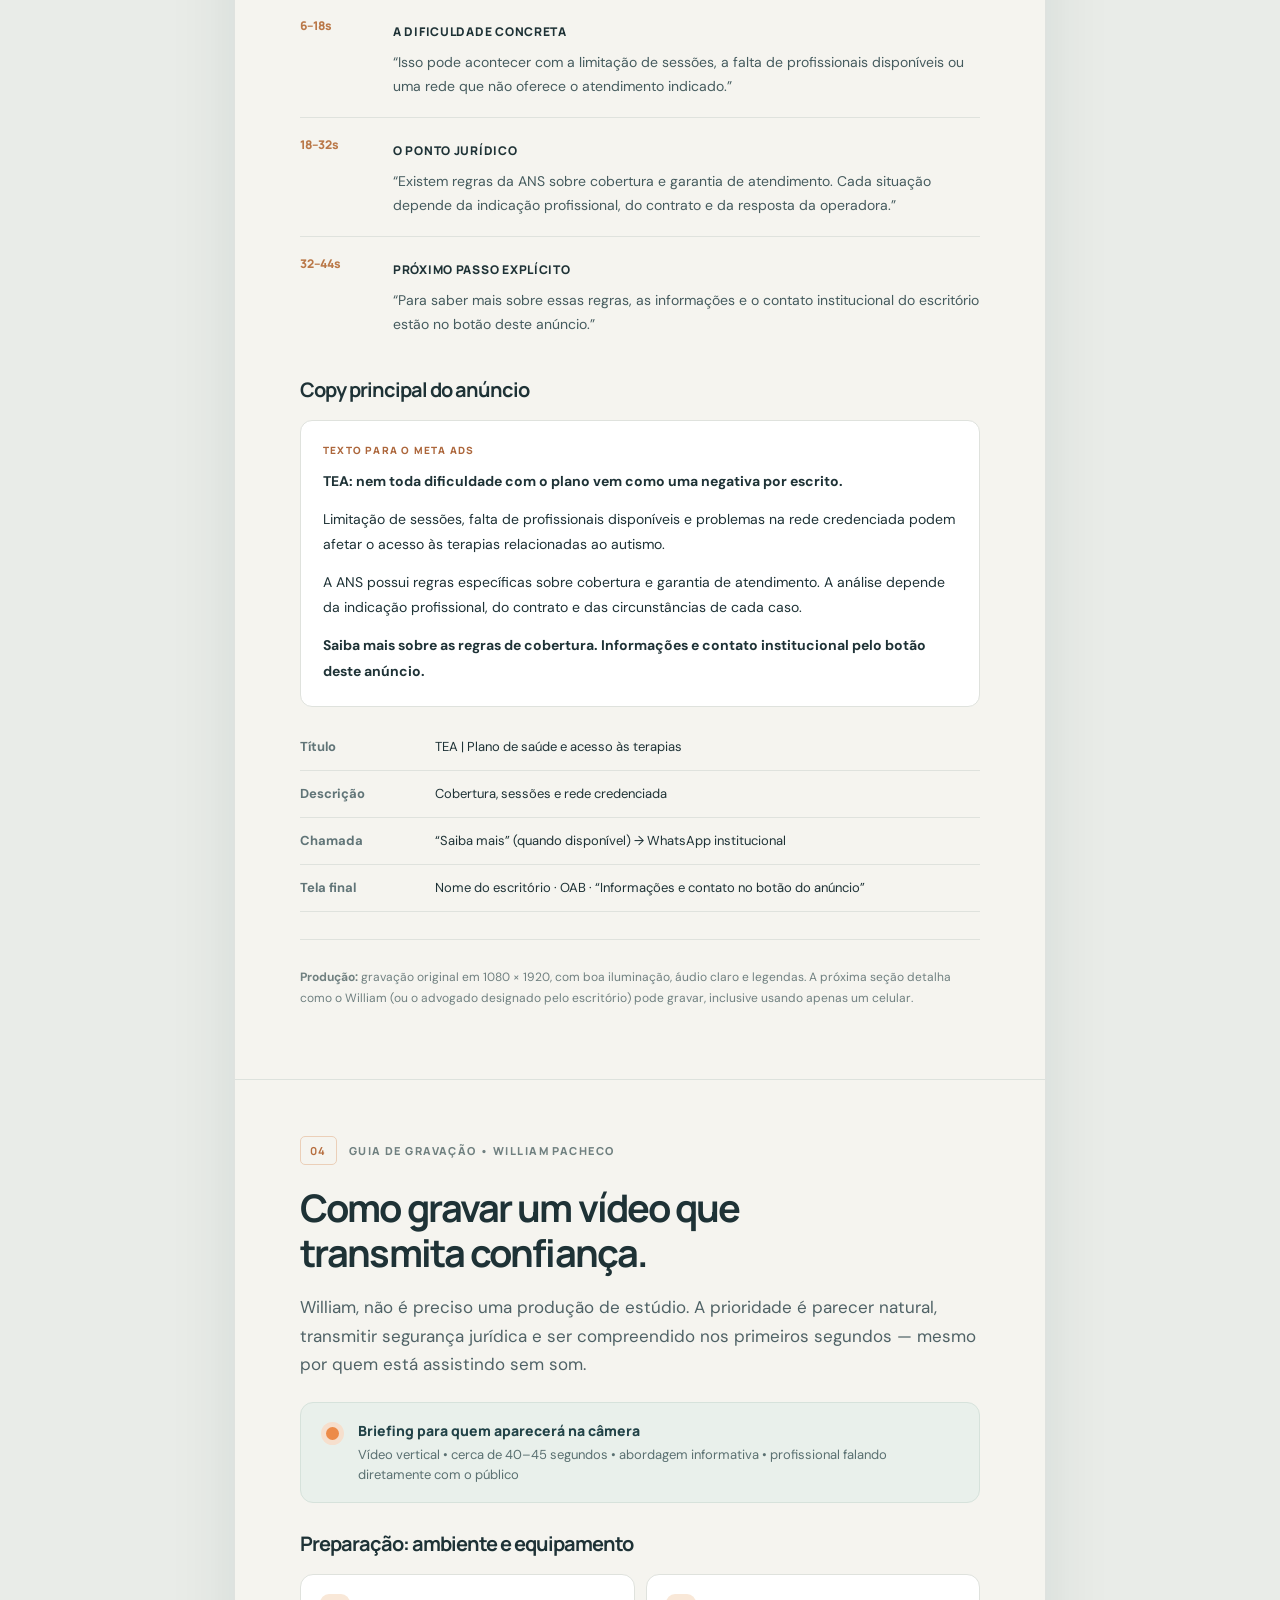
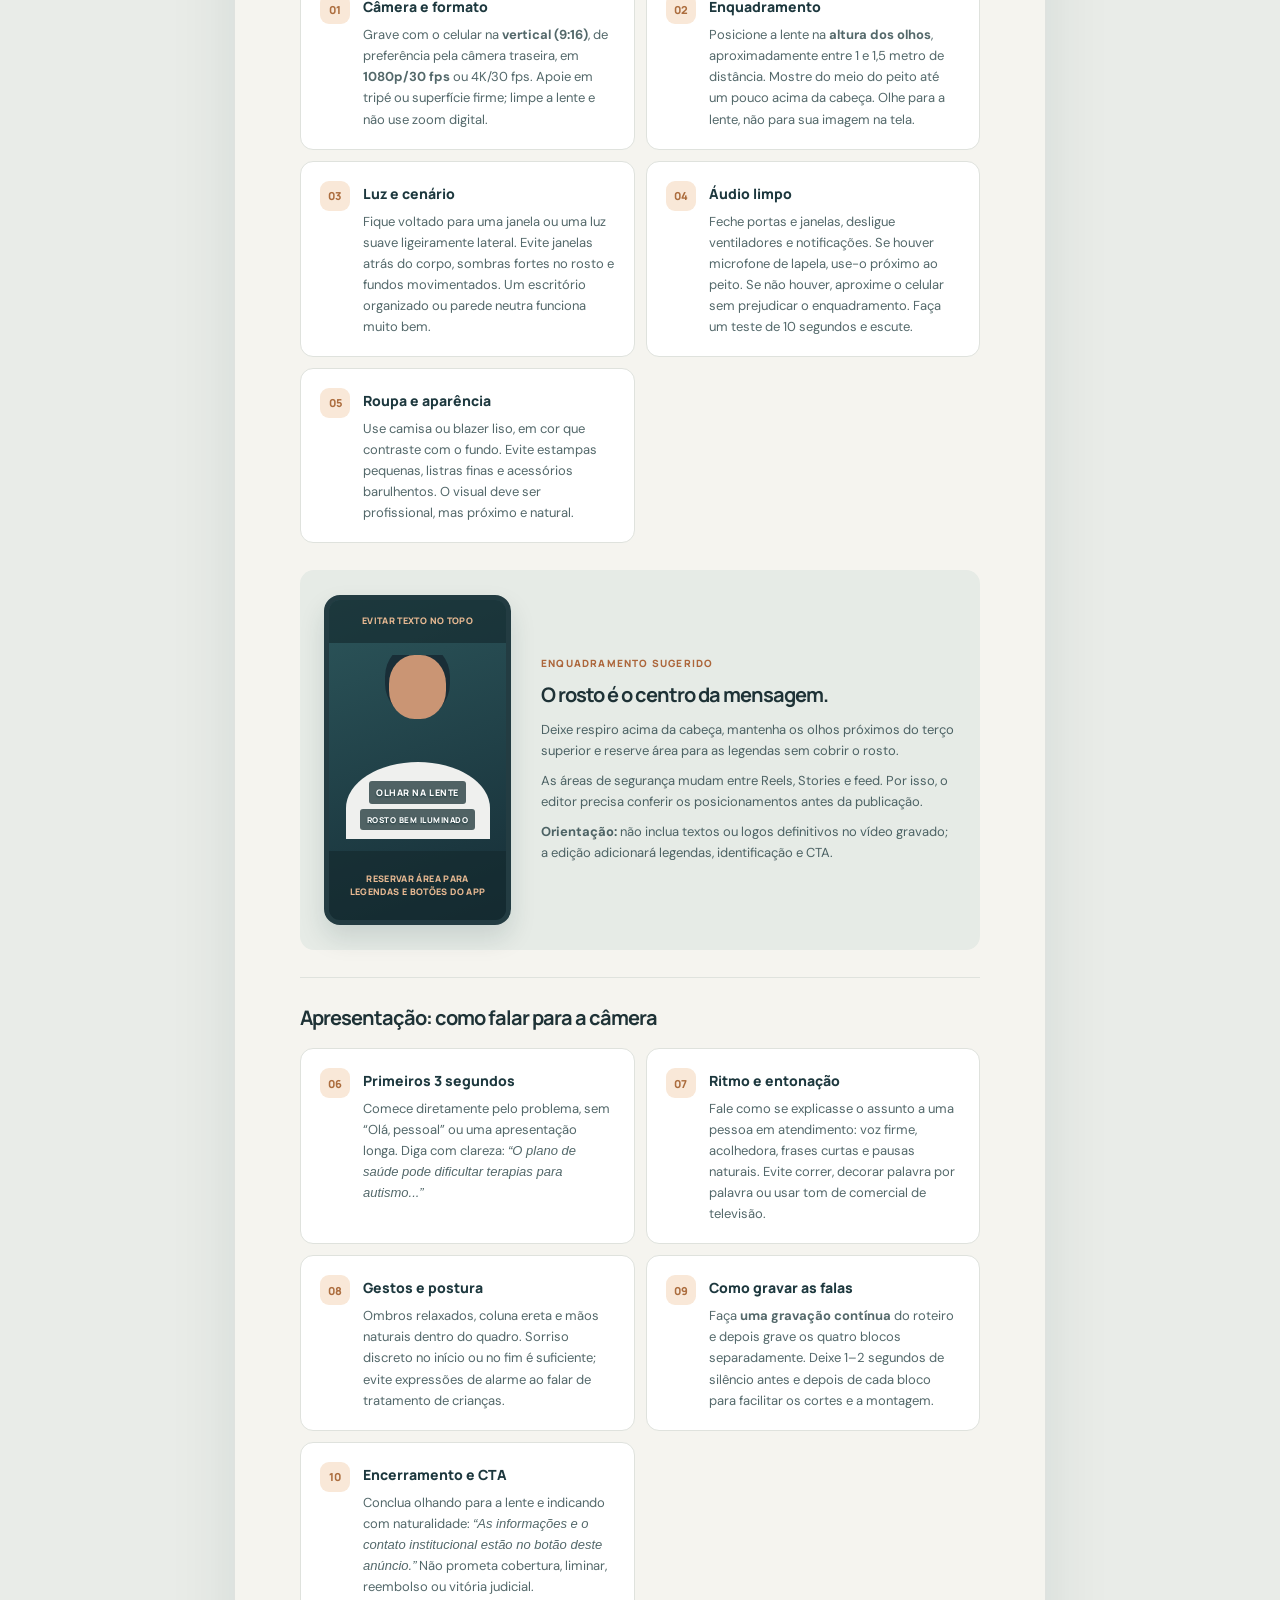
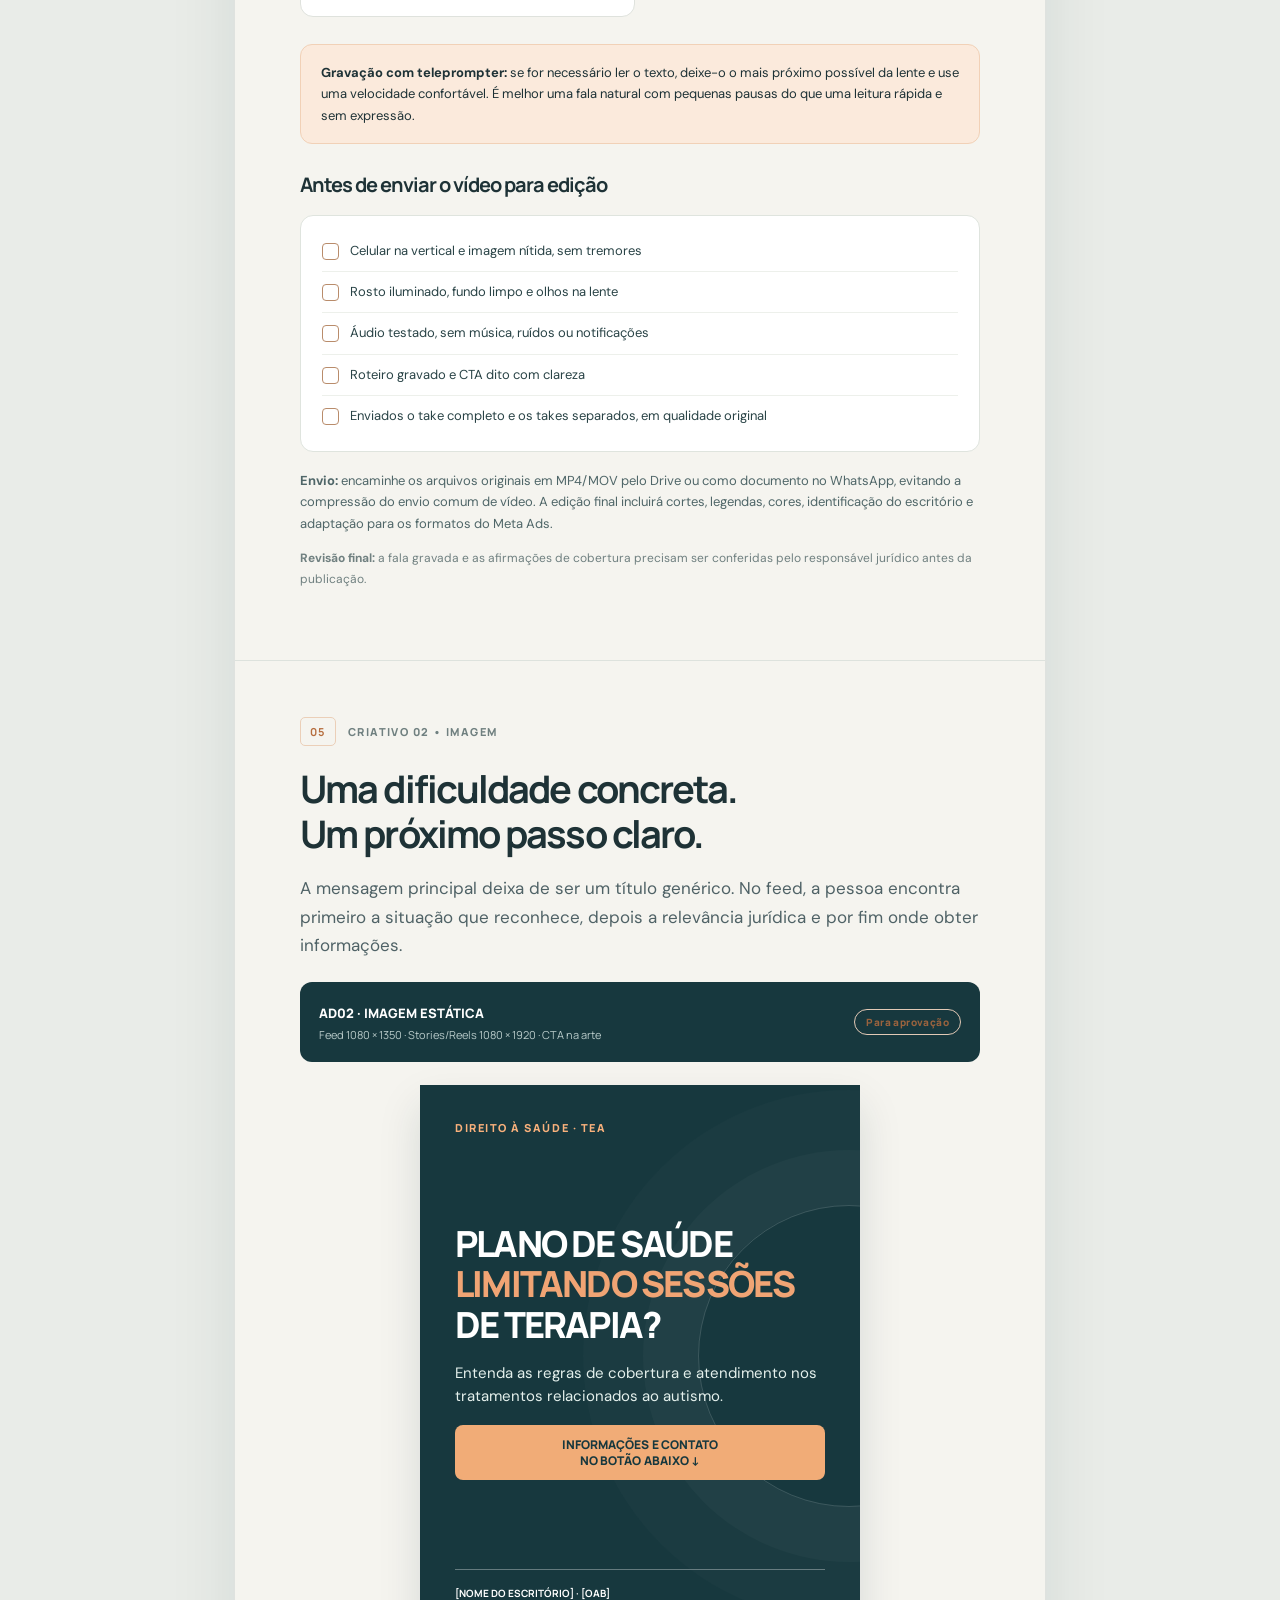
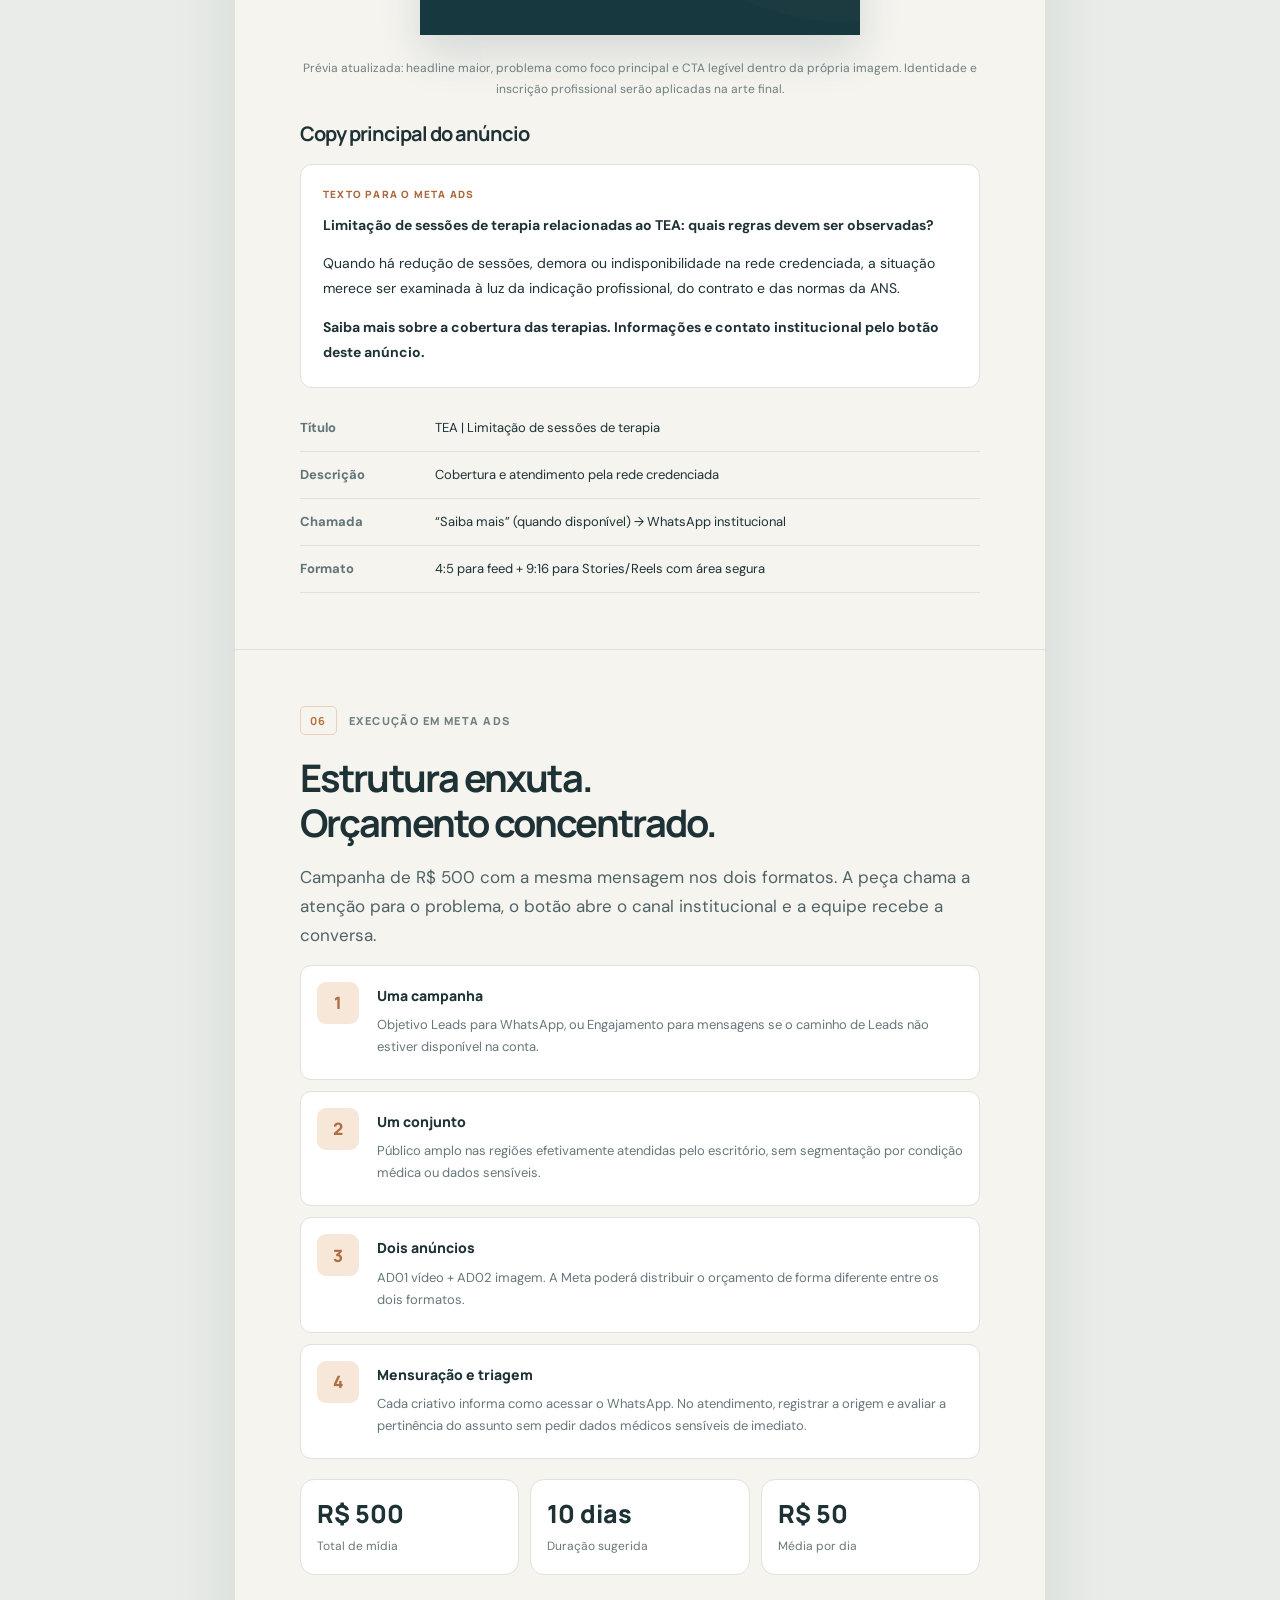
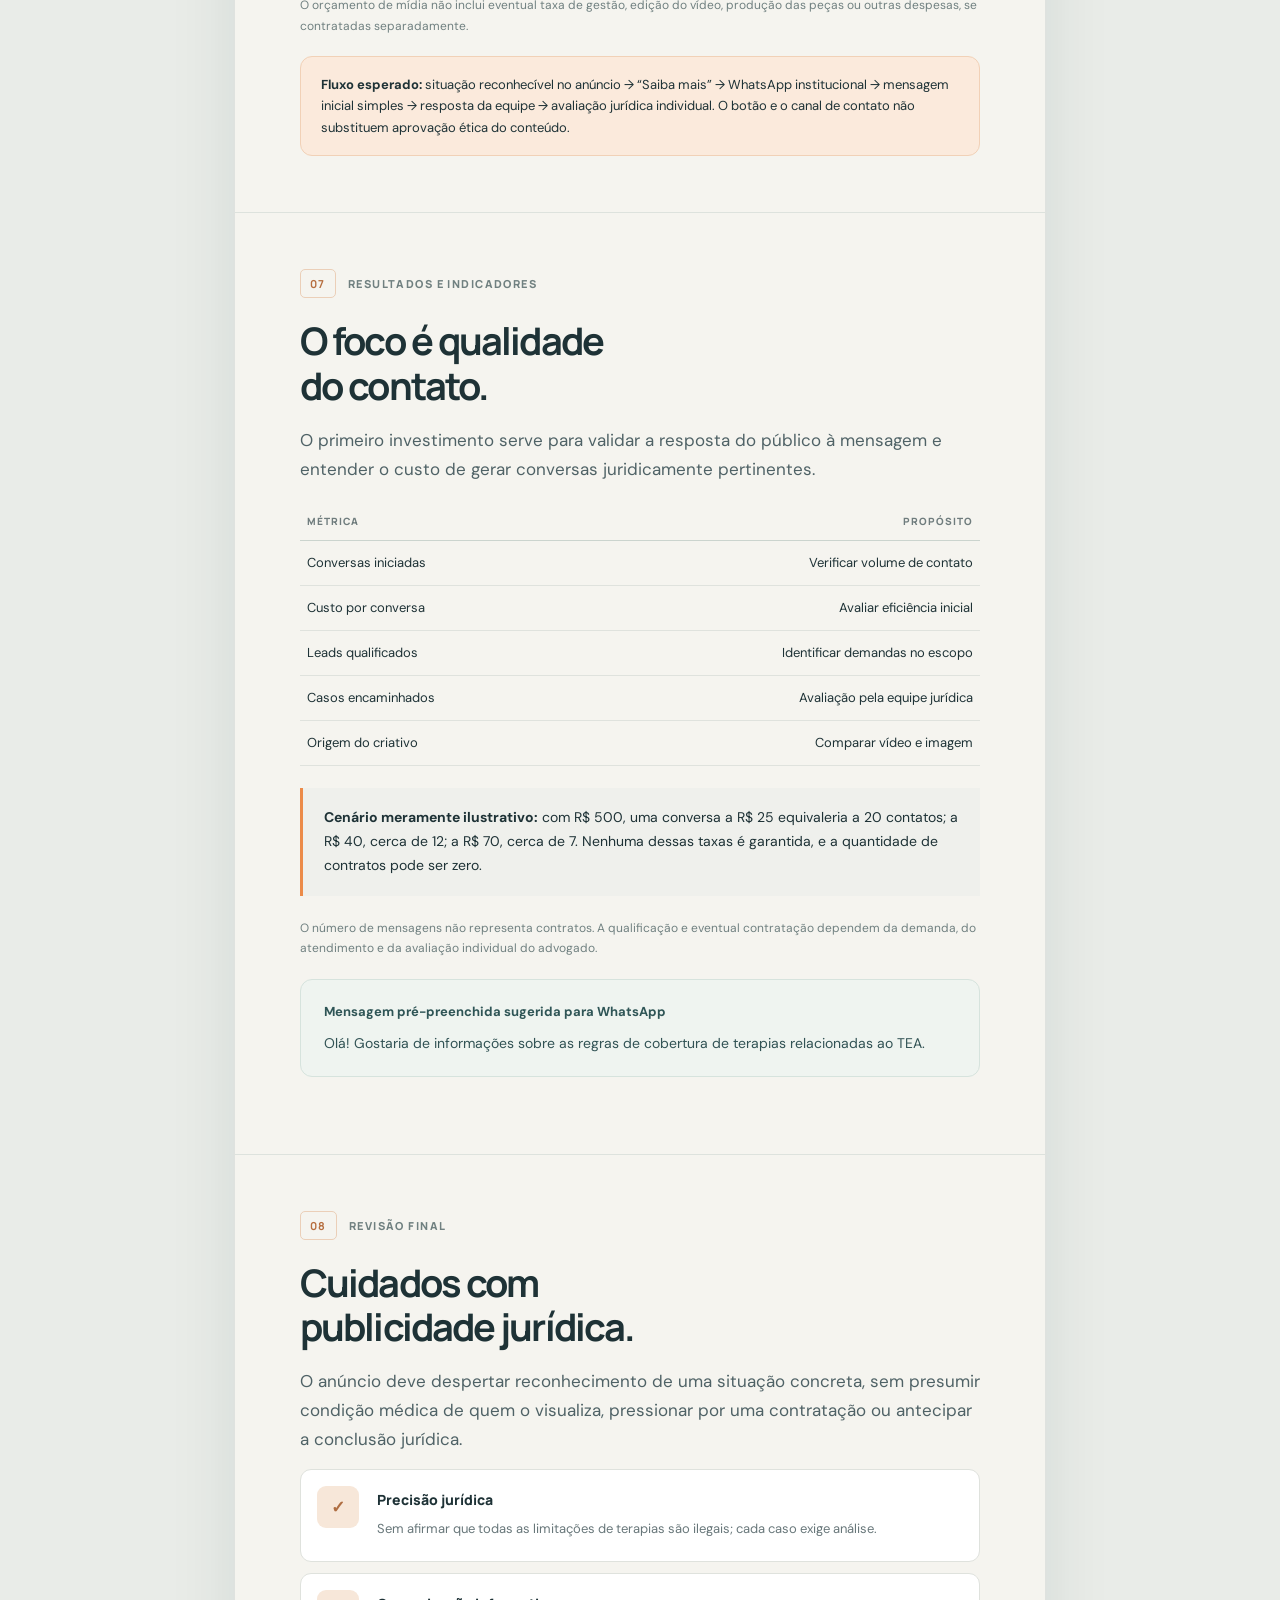
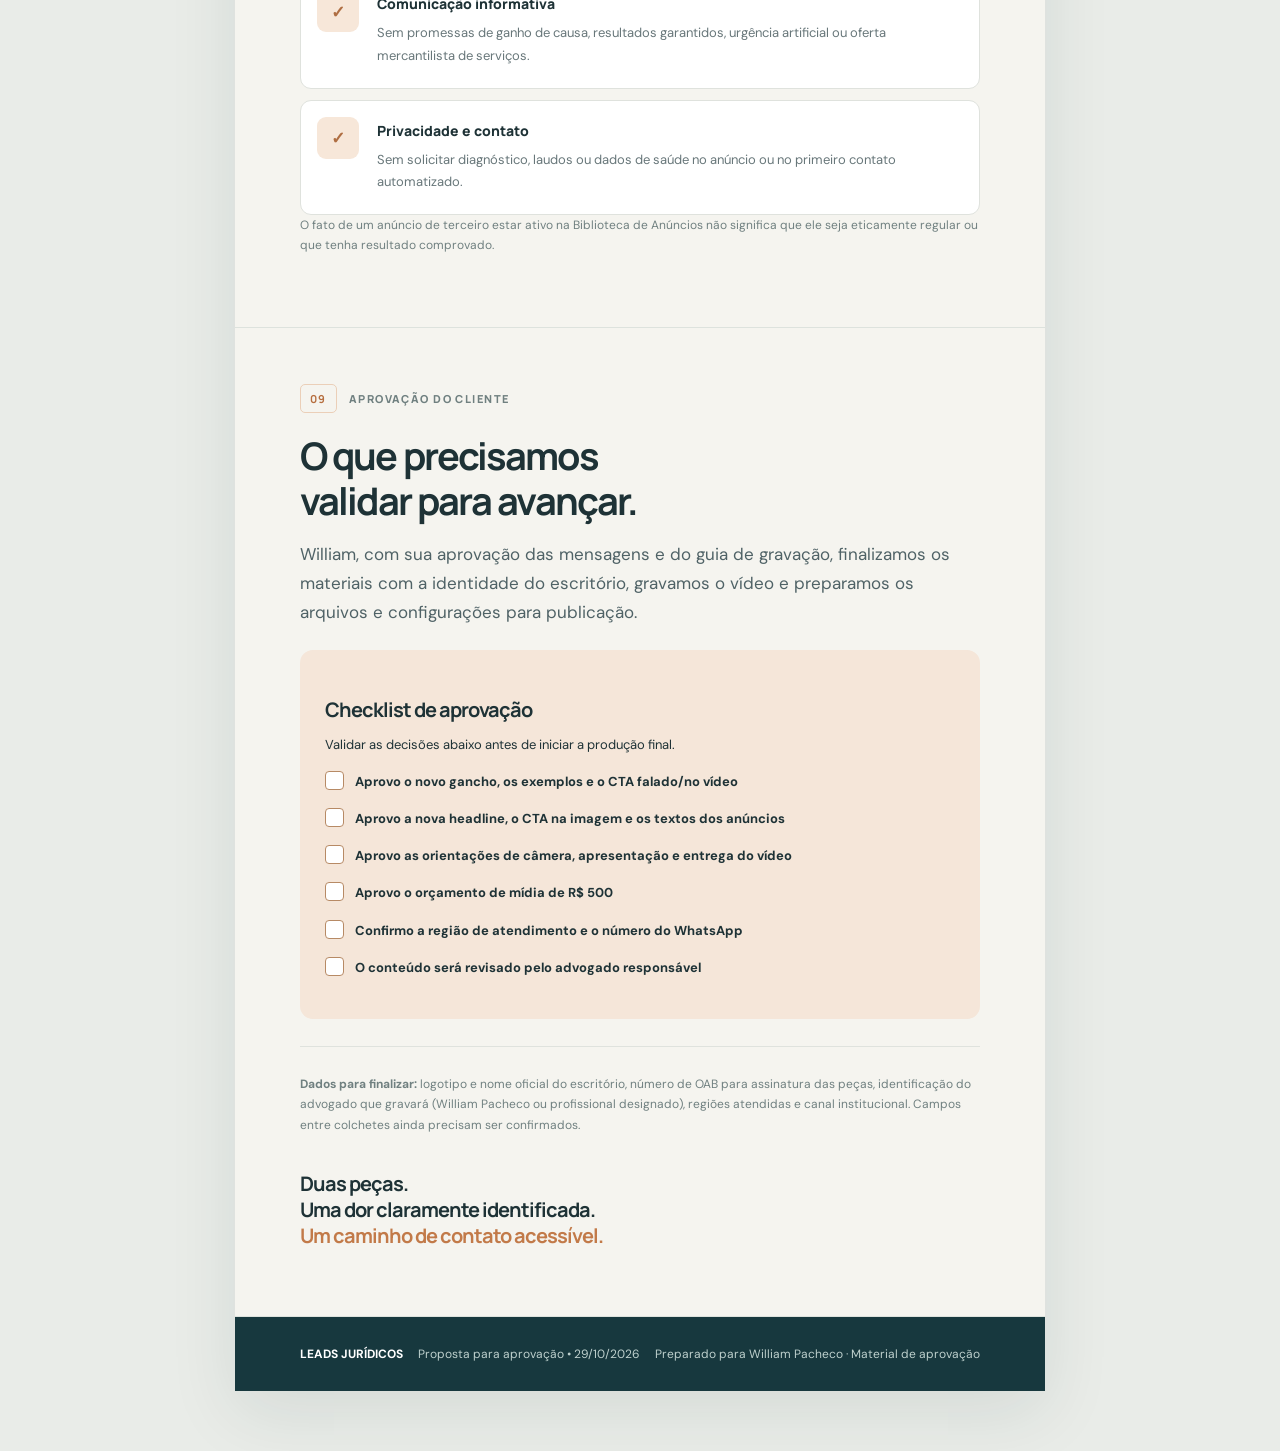
==== commit d257014e: "Add files via upload Update TEA campaign presentation - William Pacheco" ====
--- a/proposta-campanha-tea.html
+++ b/proposta-campanha-tea.html
@@ -1,14 +1,98 @@
-<!doctype html><html lang="pt-BR"><head><meta charset="utf-8"><meta name="viewport" content="width=device-width,initial-scale=1"><meta name="robots" content="noindex,nofollow"><title>Proposta de campanha • TEA e planos de saúde | Leads Jurídicos</title><style>
+<!DOCTYPE html>
+<html lang="pt-BR"><head><meta charset="utf-8"/><meta content="width=device-width,initial-scale=1" name="viewport"/><meta content="noindex,nofollow" name="robots"/><title>Campanha TEA • Proposta de criativos para William Pacheco | Leads Jurídicos</title><meta content="Apresentação para William Pacheco: criativos TEA, guia de gravação e campanha de R$ 500 para aprovação." name="description"/><style>
 @import url('https://fonts.googleapis.com/css2?family=DM+Sans:wght@400;500;600;700;800&family=Manrope:wght@400;500;600;700;800&display=swap');
 :root{--bg:#f5f4ef;--ink:#1e3236;--muted:#69787b;--accent:#ec8b49;--dark:#17383e;--line:#dfe2dd}*{box-sizing:border-box}html{scroll-behavior:smooth}body{margin:0;background:#e9ece8;color:var(--ink);font:16px/1.7 'DM Sans',Arial,sans-serif}.deck{max-width:810px;margin:30px auto 60px;background:var(--bg);box-shadow:0 20px 65px #19363119}.slide{padding:56px 65px;border-bottom:1px solid #dde2dd}.hero{background:var(--dark);color:white;padding-top:68px;padding-bottom:64px}.eyebrow{font:800 11px/1.4 Manrope,Arial;letter-spacing:.15em;text-transform:uppercase;color:#b17852;margin:0 0 16px}.hero .eyebrow{color:#f2b281}.brand{display:flex;align-items:center;justify-content:space-between;font:800 12px Manrope;letter-spacing:.09em;margin-bottom:88px}.brand b{color:var(--accent)}.brand small{font:500 11px Manrope;color:#b7c9c7}h1,h2,h3{font-family:Manrope,Arial;margin:0;letter-spacing:-.05em}h1{font-size:clamp(39px,6vw,63px);line-height:1.09;margin-bottom:22px}h1 em{font-style:normal;color:#f5ad7e}h2{font-size:clamp(29px,4.6vw,38px);line-height:1.18;margin-bottom:18px}h3{font-size:20px;line-height:1.3;margin:22px 0 11px}.lede{font-size:17px;color:#4f6266}.hero .lede{color:#d7e1de;max-width:590px}.topstats{display:grid;grid-template-columns:repeat(3,1fr);gap:12px;margin-top:45px;border-top:1px solid #ffffff35;padding-top:26px}.topstats strong{font:800 28px Manrope;letter-spacing:-.06em;display:block}.topstats small{color:#bbcfca;font-size:12px}.section-label{display:flex;align-items:center;gap:12px;font:800 11px Manrope;letter-spacing:.13em;text-transform:uppercase;color:#708080;margin-bottom:20px}.section-label b{border:1px solid #ebcfb8;border-radius:5px;padding:6px 9px;color:#b66e3f}.box{background:#fff;border:1px solid var(--line);border-radius:14px;padding:22px;margin:18px 0}.callout{border-left:3px solid var(--accent);background:#eff0ec;padding:18px 21px;margin:22px 0;font-size:14px}.grid2{display:grid;grid-template-columns:1fr 1fr;gap:13px}.ref{display:flex;flex-direction:column}.ref h3{margin:4px 0 8px}.ref p{font-size:13px;line-height:1.6;color:#647274;flex:1}.tag{color:#ac663b;text-transform:uppercase;font:800 10px Manrope;letter-spacing:.12em}a{color:#22616d;text-underline-offset:4px}.ref a{font-size:13px;font-weight:800}.small{font-size:12px;color:#708080}.pill{display:inline-block;border:1px solid #e2c9b6;color:#9a633e;border-radius:30px;padding:5px 11px;font:800 10px Manrope;letter-spacing:.04em}.creative-head{display:flex;justify-content:space-between;align-items:center;gap:12px;background:var(--dark);color:white;border-radius:12px;padding:17px 19px;margin:22px 0}.creative-head b{font:800 13px Manrope}.creative-head small{display:block;font-size:11px;color:#b9cbca}.mock-video{max-width:295px;min-height:475px;margin:25px auto 12px;border:7px solid #24373a;border-radius:24px;background:radial-gradient(ellipse at 60% 20%,#4d7474,#102d33 73%);color:white;padding:30px 23px;display:flex;flex-direction:column;justify-content:space-between;text-align:center;box-shadow:0 15px 35px #102d332a}.mock-video .mock-head{font:800 11px Manrope;letter-spacing:.13em;text-transform:uppercase;color:#c0d8d6}.person{margin:0 auto;width:160px;height:156px;position:relative}.person .face{position:absolute;width:65px;height:74px;background:#d7a184;border-radius:45% 45% 48% 48%;left:48px;top:6px;box-shadow:0 -8px 0 5px #202b35}.person .shirt{position:absolute;width:160px;height:89px;background:#f0efeb;bottom:0;border-radius:70px 70px 0 0}.mock-video .hook{font:800 25px/1.16 Manrope;letter-spacing:-.05em}.mock-video .hook em{color:#f9ab78;font-style:normal}.subtitle{background:#eaf2ee;color:#19353c;border-radius:5px;padding:8px;font:700 11px/1.4 DM Sans}.mock-static{max-width:440px;aspect-ratio:4/5;margin:23px auto;background:var(--dark);color:white;padding:35px;display:flex;flex-direction:column;justify-content:space-between;position:relative;overflow:hidden;box-shadow:0 20px 40px #0b303321}.mock-static:before{content:"";position:absolute;width:300px;height:300px;right:-140px;top:120px;border:1px solid #ffffff29;border-radius:50%;box-shadow:0 0 0 55px #ffffff07,0 0 0 115px #ffffff04}.mock-static>*{z-index:1}.mock-static .mast{font:800 11px Manrope;letter-spacing:.14em;text-transform:uppercase;color:#f9b17c}.mock-static h3{font:800 clamp(31px,5vw,41px)/1.13 Manrope;letter-spacing:-.05em;margin:0 0 23px}.mock-static h3 em{font-style:normal;color:#f0a474}.mock-static p{font-size:16px;line-height:1.5;color:#e1eeea}.mock-static .foot{border-top:1px solid #ffffff55;padding-top:16px;font:700 11px Manrope}.beat{display:grid;grid-template-columns:78px 1fr;gap:15px;padding:18px 0;border-top:1px solid var(--line)}.beat:last-child{border-bottom:1px solid var(--line)}.beat time{font:800 12px Manrope;color:#ba7848}.beat b{font:800 12px Manrope;text-transform:uppercase;letter-spacing:.06em}.beat p{font-size:14px;color:#455b5e;margin:7px 0 0}.copy{background:#fff;border:1px solid var(--line);border-radius:12px;padding:22px;margin:17px 0}.copy .tag{display:block;margin-bottom:12px}.copy p{font-size:14px;line-height:1.8;margin:0 0 13px}.copy p:last-child{margin-bottom:0}.fields{display:grid;gap:0}.field{display:grid;grid-template-columns:120px 1fr;gap:15px;border-bottom:1px solid var(--line);padding:12px 0;font-size:13px}.field b{color:#607477}.step{display:grid;grid-template-columns:44px 1fr;gap:16px;background:#fff;border:1px solid var(--line);border-radius:11px;padding:16px;margin-top:11px}.step .no{background:#f7e7d9;color:#af6e42;font:800 17px Manrope;border-radius:9px;width:42px;height:42px;display:grid;place-items:center}.step b{font:800 14px Manrope}.step p{font-size:13px;color:#68777a;margin:5px 0}.budget{display:grid;grid-template-columns:repeat(3,1fr);gap:11px;margin:20px 0}.budget .box{margin:0;padding:16px}.budget strong{display:block;font:800 25px Manrope}.budget small{color:#6b7779;font-size:12px}table{width:100%;border-collapse:collapse;margin-top:18px;font-size:13px}th{text-align:left;color:#6f7c7d;font:800 10px Manrope;letter-spacing:.1em;text-transform:uppercase;border-bottom:1px solid #cbd4ce;padding:12px 7px}td{border-bottom:1px solid var(--line);padding:11px 7px}th:last-child,td:last-child{text-align:right}.approval{background:#f5e6d9;border-radius:13px;padding:25px;margin-top:23px}.approval p{font-size:13px}.check{display:flex;gap:11px;margin:15px 0;font-size:13px;font-weight:700}.square{width:19px;height:19px;background:white;border:1.4px solid #b78a65;border-radius:4px;flex-shrink:0}footer{background:var(--dark);color:#bed0cd;padding:27px 65px;display:flex;justify-content:space-between;gap:15px;font-size:12px}footer b{color:white}p{margin:0 0 15px}ul{padding-left:19px}li{margin-bottom:8px}.break{margin:27px 0;border:0;border-top:1px solid var(--line)}@media(max-width:700px){body{background:var(--bg)}.deck{margin:0;box-shadow:none}.slide{padding:39px 24px}.hero{padding-top:44px}.brand{margin-bottom:72px}.grid2{grid-template-columns:1fr}.budget{gap:6px}.budget .box{padding:11px}.budget strong{font-size:19px}footer{padding:24px;flex-wrap:wrap}h1{font-size:42px}}@media(max-width:390px){.slide{padding:30px 18px}.topstats{gap:6px}.topstats strong{font-size:21px}.field{grid-template-columns:96px 1fr}.mock-static{padding:25px}}@media print{body{background:#fff}.deck{margin:0 auto;box-shadow:none}.slide{break-inside:avoid-page;padding:38px 55px}.hero,.mock-static,.mock-video,.creative-head,footer{-webkit-print-color-adjust:exact;print-color-adjust:exact}}
+
+/* Revisão de conversão: dor reconhecível, orientação e CTA no próprio criativo */
+.mock-static h3,.mock-video .hook,.mock-video .mock-head,.mock-static .mast,.mock-static .foot,.beat b,.beat time,.creative-head,.tag,.pill{font-family:'Manrope',Arial,sans-serif}
+.mock-static .static-cta,.mock-video .cta-line{text-align:center}
+
+.mock-video .hook{font-size:25px;line-height:1.13}
+.mock-video .cta-line{background:#EC8B49;color:#203235;border-radius:7px;padding:10px 8px;font:800 11px/1.25 Manrope,Arial,sans-serif;letter-spacing:.015em}
+.mock-static h3{font-size:clamp(27px,4vw,36px);line-height:1.12;margin:0 0 17px}
+.mock-static .mast{font-size:11px}
+.mock-static .copyline{color:#E4F0EC;font-size:15px;margin:0 0 18px;line-height:1.5}
+.mock-static .static-cta{display:block;margin-top:17px;background:#F1AC77;color:#17383E;border-radius:8px;padding:12px 13px;font:800 12px/1.3 Manrope,Arial,sans-serif;letter-spacing:.005em}
+.mock-static .foot{font-size:10px}
+.message-preview{background:#EFF4F0;border-radius:12px;border:1px solid #D6E3DD;padding:21px 23px;margin:21px 0}
+.message-preview b{font-size:13px;display:block;color:#2F5556;margin-bottom:8px}
+.message-preview p{font-size:14px;color:#315254;margin:0;line-height:1.65}
+.notice{background:#FBEADC;border:1px solid #F1D1B7;border-radius:12px;padding:17px 20px;font-size:13px;line-height:1.65;margin-top:20px}
+@media (max-width:400px){.mock-static h3{font-size:29px}.mock-static{padding:24px}.mock-video .hook{font-size:23px}}
+
+/* Guia de gravação — inserido para William Pacheco */
+.recording-intro{display:flex;align-items:flex-start;gap:13px;border-radius:13px;background:#e9f0eb;border:1px solid #d6e2db;padding:18px 19px;margin:23px 0 28px}
+.recording-intro b{display:block;font:800 14px Manrope,Arial;color:#214247;margin-bottom:5px}
+.recording-intro p{font-size:13px;line-height:1.5;color:#5a7071;margin:0}
+.record-dot{height:13px;width:13px;background:#ec8b49;border-radius:50%;box-shadow:0 0 0 5px #f6dfcd;flex-shrink:0;margin:6px}
+.shooting-guide h3{margin-top:22px}
+.shoot-list{display:grid;grid-template-columns:1fr 1fr;gap:11px;margin:17px 0 27px}
+.shoot-card{background:#fff;border:1px solid var(--line);border-radius:13px;padding:19px;display:flex;gap:13px;break-inside:avoid}
+.shoot-number{height:30px;min-width:30px;background:#f9e8d8;border-radius:9px;color:#ac6d3e;display:flex;align-items:center;justify-content:center;font:800 11px Manrope}
+.shoot-card b{font:800 14px Manrope,Arial;color:#1d383e;display:block;margin:3px 0 8px}
+.shoot-card p{font-size:13px;line-height:1.62;color:#53686a;margin:0}
+.frame-area{display:flex;gap:30px;align-items:center;background:#e6ebe6;border-radius:14px;padding:25px 24px;margin:24px 0;break-inside:avoid}
+.frame-portrait{flex:0 0 187px;height:330px;border:5px solid #233c42;border-radius:16px;background:linear-gradient(160deg,#2c555a,#162e37);color:#fff;display:flex;flex-direction:column;justify-content:space-between;text-align:center;overflow:hidden;box-shadow:0 13px 26px #0c353122}
+.frame-top,.frame-bottom{font:800 9px/1.4 Manrope,Arial;padding:15px 5px;letter-spacing:.04em;background:#14292ea8;color:#e9ba93}
+.frame-bottom{padding:22px 5px}.frame-middle{position:relative;min-height:184px;display:flex;flex-direction:column;align-items:center;justify-content:end;gap:5px;overflow:hidden}.frame-head{height:64px;width:57px;background:#ca9574;border-radius:45%;box-shadow:0 -7px 0 4px #192e37;position:absolute;top:0;z-index:1}.frame-shoulders{height:92px;width:144px;border-radius:50% 50% 0 0;background:#eff0ee;position:absolute;bottom:-15px}.frame-middle strong,.frame-middle span{position:relative;z-index:2;color:white;text-shadow:0 1px 2px #18373b;font:800 9px Manrope;background:#142b30b8;padding:5px 7px;border-radius:3px;letter-spacing:.06em}.frame-middle span{margin-bottom:9px;font-size:8px}.frame-copy{flex:1}.frame-copy h3{margin:7px 0 11px}.frame-copy p{font-size:13px;line-height:1.62;margin:0 0 9px;color:#4c6264}.recording-checklist{background:white;border:1px solid #dfe4de;border-radius:13px;padding:15px 21px;margin:17px 0}.record-check{display:flex;gap:11px;padding:10px 0;border-bottom:1px solid #edf0eb;font-size:13px;line-height:1.55;color:#294346}.record-check:last-child{border-bottom:0}.record-square{width:17px;height:17px;border:1.5px solid #b98c6b;border-radius:4px;flex:0 0 17px;margin-top:2px}.delivery-note{font-size:13px;line-height:1.65;color:#4f6668;margin:18px 0 14px}
+@media(max-width:700px){.shoot-list{grid-template-columns:1fr}.frame-area{flex-direction:column;align-items:center}.frame-portrait{flex-basis:auto;width:187px;height:330px}.frame-copy{width:100%}.shoot-card{padding:16px}}
+@media print{.shoot-card,.frame-area,.recording-checklist,.recording-intro{break-inside:avoid;-webkit-print-color-adjust:exact;print-color-adjust:exact}}
 </style></head><body><main class="deck">
-<header class="slide hero"><div class="brand"><span><b>◆</b> LEADS JURÍDICOS</span><small>PROPOSTA • OUTUBRO 2026</small></div><div class="eyebrow">Apresentação para aprovação</div><h1>Plano de saúde<br><em>&amp; terapias para TEA.</em></h1><p class="lede">Proposta de campanha no Meta Ads: dois criativos originais inspirados em referências de mercado, com foco em conteúdo jurídico informativo sobre cobertura e acesso ao tratamento.</p><div class="topstats"><div><strong>R$ 500</strong><small>Investimento em mídia</small></div><div><strong>10 dias</strong><small>Teste inicial</small></div><div><strong>2 peças</strong><small>Vídeo + imagem</small></div></div></header>
-<section class="slide"><div class="section-label"><b>01</b> Visão da campanha</div><h2>Uma mensagem.<br>Duas formas de apresentar.</h2><p class="lede">Nem toda dificuldade com o plano de saúde vem acompanhada de uma negativa por escrito. O conteúdo explicará situações relacionadas a sessões terapêuticas e rede credenciada, sempre com a ressalva de que cada caso requer avaliação individual.</p><div class="callout"><strong>Objetivo da comunicação:</strong> gerar interesse legítimo por informações jurídicas sobre direitos na saúde suplementar e direcionar contatos aos canais institucionais do escritório — sem prometer cobertura, ação judicial ou resultado.</div><div class="budget"><div class="box"><strong>Meta Ads</strong><small>Facebook + Instagram</small></div><div class="box"><strong>WhatsApp</strong><small>Destino, se aprovado</small></div><div class="box"><strong>2 formatos</strong><small>Vídeo e imagem</small></div></div></section>
-<section class="slide"><div class="section-label"><b>02</b> Referências criativas</div><h2>De onde vem<br>a abordagem</h2><p class="lede">Duas campanhas publicitárias de outros escritórios servem como referência de linguagem. As peças finais serão originais e utilizarão a marca, o profissional e as mensagens aprovadas pelo cliente.</p><div class="grid2"><div class="box ref"><div class="tag">Referência de vídeo</div><h3>Monteiro Lucena Advogados</h3><p>Vídeo vertical de aproximadamente 42 segundos. Aborda limitação de sessões, questionamentos da necessidade terapêutica e rede credenciada inadequada. Principal referência narrativa.</p><a target="_blank" rel="noopener" href="https://www.facebook.com/ads/library/?id=1295432032104449">Ver anúncio em vídeo ↗</a><small class="small">Ad Library: 1295432032104449</small></div><div class="box ref"><div class="tag">Referência de imagem</div><h3>Lucas Portes Advocacia</h3><p>Imagem sobre dificuldade de acesso a uma clínica distante. Referência de mensagem objetiva, facilmente compreendida na primeira leitura.</p><a target="_blank" rel="noopener" href="https://www.facebook.com/ads/library/?id=1444112960205161">Ver anúncio em imagem ↗</a><small class="small">Ad Library: 1444112960205161</small></div></div><p class="small">Os links abrem anúncios de terceiros na Biblioteca da Meta e podem exigir login ou deixar de funcionar se forem removidos.</p></section>
-<section class="slide"><div class="section-label"><b>03</b> Criativo 01 • Vídeo</div><h2>Nem toda negativa<br>vem com um “não”.</h2><p class="lede">Um profissional do escritório explica, diretamente para a câmera, como dificuldades na cobertura podem se manifestar. Estética limpa, legendas legíveis e edição objetiva.</p><div class="creative-head"><div><b>AD01 · VÍDEO VERTICAL</b><small>35–45s · 1080 × 1920 pixels</small></div><span class="pill">Para aprovação</span></div><div class="mock-video"><div class="mock-head">Cobertura de terapias • TEA</div><div class="person" aria-hidden="true"><div class="face"></div><div class="shirt"></div></div><div class="hook">Nem toda negativa vem com um <em>“não”.</em></div><div class="subtitle">Limitação de sessões • Rede credenciada</div><small>PRÉVIA CONCEITUAL · NÃO É VÍDEO FINAL</small></div><p class="small" style="text-align:center">Mockup de direção de arte. A versão final será gravada com advogado(a) do cliente.</p><h3>Roteiro completo</h3><div class="beat"><time>0–5s</time><div><b>Gancho</b><p>“Nem toda negativa de cobertura vem com a palavra ‘não’.”</p></div></div><div class="beat"><time>5–18s</time><div><b>Contexto</b><p>“Em terapias relacionadas ao autismo, as dificuldades podem aparecer como limitação de sessões, questionamento do tratamento indicado ou falta de profissionais disponíveis na rede credenciada.”</p></div></div><div class="beat"><time>18–32s</time><div><b>Orientação</b><p>“A ANS estabelece regras para a cobertura de terapias e a garantia de atendimento. Por isso, é importante verificar o que foi solicitado, o que a operadora respondeu e quais normas se aplicam à situação.”</p></div></div><div class="beat"><time>32–42s</time><div><b>Encerramento</b><p>“Conhecer essas regras ajuda a identificar quando uma dificuldade de acesso merece uma avaliação jurídica individual.”</p></div></div><h3>Copy principal do anúncio</h3><div class="copy"><span class="tag">Texto para o Meta Ads</span><p><strong>TEA e cobertura de terapias pelos planos de saúde.</strong></p><p>Dificuldades com a rede credenciada nem sempre aparecem como uma negativa formal.</p><p>Limitação de sessões, indisponibilidade de profissionais e divergências sobre tratamentos indicados são situações que exigem atenção às regras de cobertura.</p><p>A ANS estabelece normas sobre terapias e garantia de atendimento, e cada caso deve ser examinado individualmente.</p><p>Conheça mais sobre os direitos relacionados à saúde suplementar e os canais institucionais do escritório.</p></div><div class="fields"><div class="field"><b>Título</b><span>TEA | Cobertura de terapias e rede credenciada</span></div><div class="field"><b>Descrição</b><span>Informações jurídicas sobre saúde suplementar</span></div><div class="field"><b>Chamada</b><span>“Saiba mais” ou opção informativa disponível para mensagens</span></div><div class="field"><b>Tela final</b><span>[Nome do escritório] · [OAB] · [Canal institucional]</span></div></div><hr class="break"><p class="small"><b>Produção:</b> gravação original em 1080p, fundo profissional simples, plano médio, áudio limpo, legendas e destaques pontuais. Sem imagens sensíveis de crianças ou promessas de êxito.</p></section>
-<section class="slide"><div class="section-label"><b>04</b> Criativo 02 • Imagem</div><h2>Uma peça simples,<br>rápida de entender.</h2><p class="lede">Em vez de focar apenas na distância da clínica, a imagem abordará limitações de sessões e indisponibilidade da rede — temas mais próximos da proposta de atuação.</p><div class="creative-head"><div><b>AD02 · IMAGEM ESTÁTICA</b><small>Feed 1080 × 1350 · Versão 1080 × 1920</small></div><span class="pill">Para aprovação</span></div><div class="mock-static"><div class="mast">Informações sobre direito à saúde</div><div><h3>TEA E<br><em>PLANOS DE<br>SAÚDE.</em></h3><p>Limitação de sessões ou dificuldades na rede credenciada?</p><p><strong>Entenda as regras de cobertura das terapias.</strong></p></div><div class="foot">[NOME DO ESCRITÓRIO] &nbsp;·&nbsp; [OAB]</div></div><p class="small" style="text-align:center">Prévia da arte original; marca e inscrição profissional serão incluídas na versão final.</p><h3>Copy principal do anúncio</h3><div class="copy"><span class="tag">Texto para o Meta Ads</span><p>A cobertura de tratamentos relacionados ao TEA envolve regras específicas sobre sessões terapêuticas e disponibilidade da rede assistencial.</p><p>A avaliação de uma possível irregularidade depende do caso concreto, dos documentos e das normas aplicáveis.</p><p>Informações jurídicas sobre direitos na saúde suplementar e acesso aos canais institucionais do escritório.</p></div><div class="fields"><div class="field"><b>Título</b><span>TEA | Cobertura de terapias</span></div><div class="field"><b>Descrição</b><span>Regras de cobertura e rede credenciada</span></div><div class="field"><b>Chamada</b><span>“Saiba mais” ou opção informativa disponível para mensagens</span></div><div class="field"><b>Formato</b><span>4:5 para feed + versão 9:16 para espaços verticais</span></div></div></section>
-<section class="slide"><div class="section-label"><b>05</b> Execução em Meta Ads</div><h2>Estrutura enxuta.<br>Orçamento concentrado.</h2><p class="lede">Os dois criativos serão testados no mesmo conjunto para evitar pulverizar R$ 500 entre múltiplos públicos, campanhas e estratégias.</p><div class="step"><div class="no">1</div><div><b>Uma campanha</b><p>Objetivo Leads para WhatsApp, ou Engajamento para mensagens se o caminho de Leads não estiver disponível na conta.</p></div></div><div class="step"><div class="no">2</div><div><b>Um conjunto</b><p>Público amplo nas regiões efetivamente atendidas pelo escritório, sem segmentação por condição médica ou dados sensíveis.</p></div></div><div class="step"><div class="no">3</div><div><b>Dois anúncios</b><p>AD01 vídeo + AD02 imagem. A Meta poderá distribuir o orçamento de forma diferente entre os dois formatos.</p></div></div><div class="step"><div class="no">4</div><div><b>Mensuração e triagem</b><p>Conversas iniciadas, custo por conversa, leads qualificados e encaminhamentos ao advogado.</p></div></div><div class="budget"><div class="box"><strong>R$ 500</strong><small>Total de mídia</small></div><div class="box"><strong>10 dias</strong><small>Duração sugerida</small></div><div class="box"><strong>R$ 50</strong><small>Média por dia</small></div></div><p class="small">O orçamento de mídia não inclui eventual taxa de gestão, edição do vídeo, produção das peças ou outras despesas, se contratadas separadamente.</p></section>
-<section class="slide"><div class="section-label"><b>06</b> Resultados e indicadores</div><h2>O foco é qualidade<br>do contato.</h2><p class="lede">O primeiro investimento serve para validar a resposta do público à mensagem e entender o custo de gerar conversas juridicamente pertinentes.</p><table><thead><tr><th>Métrica</th><th>Propósito</th></tr></thead><tbody><tr><td>Conversas iniciadas</td><td>Verificar volume de contato</td></tr><tr><td>Custo por conversa</td><td>Avaliar eficiência inicial</td></tr><tr><td>Leads qualificados</td><td>Identificar demandas no escopo</td></tr><tr><td>Casos encaminhados</td><td>Avaliação pela equipe jurídica</td></tr><tr><td>Origem do criativo</td><td>Comparar vídeo e imagem</td></tr></tbody></table><div class="callout"><strong>Cenário meramente ilustrativo:</strong> com R$ 500, uma conversa a R$ 25 equivaleria a 20 contatos; a R$ 40, cerca de 12; a R$ 70, cerca de 7. Nenhuma dessas taxas é garantida, e a quantidade de contratos pode ser zero.</div><p class="small">O número de mensagens não representa contratos. A qualificação e eventual contratação dependem da demanda, do atendimento e da avaliação individual do advogado.</p></section>
-<section class="slide"><div class="section-label"><b>07</b> Revisão final</div><h2>Cuidados com<br>publicidade jurídica.</h2><p class="lede">Antes de veicular, o responsável jurídico deverá validar o conteúdo diante das normas da OAB, das regras da Meta e das disposições de privacidade aplicáveis.</p><div class="step"><div class="no">✓</div><div><b>Precisão jurídica</b><p>Sem afirmar que todas as limitações de terapias são ilegais; cada caso exige análise.</p></div></div><div class="step"><div class="no">✓</div><div><b>Comunicação informativa</b><p>Sem promessas de ganho de causa, resultados garantidos, urgência artificial ou oferta mercantilista de serviços.</p></div></div><div class="step"><div class="no">✓</div><div><b>Privacidade e contato</b><p>Sem solicitar diagnóstico, laudos ou dados de saúde no anúncio ou no primeiro contato automatizado.</p></div></div><p class="small">O fato de um anúncio de terceiro estar ativo na Biblioteca de Anúncios não significa que ele seja eticamente regular ou que tenha resultado comprovado.</p></section>
-<section class="slide"><div class="section-label"><b>08</b> Aprovação do cliente</div><h2>O que precisamos<br>validar para avançar.</h2><p class="lede">Com a aprovação dos conceitos, finalizamos as artes com a identidade real do escritório e preparamos os arquivos e configurações para publicação.</p><div class="approval"><h3>Checklist de aprovação</h3><p>Validar as decisões abaixo antes de iniciar a produção final.</p><div class="check"><i class="square"></i>Aprovo a abordagem e o roteiro do vídeo</div><div class="check"><i class="square"></i>Aprovo a mensagem e a imagem estática</div><div class="check"><i class="square"></i>Aprovo o orçamento de mídia de R$ 500</div><div class="check"><i class="square"></i>Confirmo a região de atendimento e o número do WhatsApp</div><div class="check"><i class="square"></i>O conteúdo será revisado pelo advogado responsável</div></div><hr class="break"><p class="small"><b>Dados pendentes:</b> nome e logotipo do escritório, número da OAB, profissional que participará do vídeo, regiões atendidas e canal institucional. Campos entre colchetes indicam informações ainda não confirmadas.</p><h3 style="margin-top:36px">Duas peças.<br>Uma hipótese comercial clara.<br><span style="color:#c27a49">Um primeiro teste mensurável.</span></h3></section>
-<footer><b>LEADS JURÍDICOS</b><span>Proposta para aprovação • 29/10/2026</span><span>Uso comercial • Material de apresentação</span></footer></main></body></html>
+<header class="slide hero"><div class="brand"><span><b>◆</b> LEADS JURÍDICOS</span><small>PROPOSTA PARA WILLIAM PACHECO · OUT 2026</small></div><div class="eyebrow">Apresentação para William Pacheco</div><h1>Plano de saúde<br/><em>&amp; terapias para TEA.</em></h1><p class="lede">William, esta é a proposta de campanha para análise e aprovação: dois anúncios originais sobre a cobertura de terapias relacionadas ao TEA, com roteiro, textos, execução e instruções claras para a gravação do vídeo.</p><div class="topstats"><div><strong>R$ 500</strong><small>Investimento em mídia</small></div><div><strong>10 dias</strong><small>Teste inicial</small></div><div><strong>2 peças</strong><small>Vídeo + imagem</small></div></div></header>
+<section class="slide"><div class="section-label"><b>01</b> Visão da campanha</div><h2>Uma mensagem.<br/>Duas formas de apresentar.</h2><p class="lede">Nem toda dificuldade com o plano de saúde vem acompanhada de uma negativa por escrito. O conteúdo explicará situações relacionadas a sessões terapêuticas e rede credenciada, sempre com a ressalva de que cada caso requer avaliação individual.</p><div class="callout"><strong>Objetivo da comunicação:</strong> gerar interesse legítimo por informações jurídicas sobre direitos na saúde suplementar e direcionar contatos aos canais institucionais do escritório — sem prometer cobertura, ação judicial ou resultado.</div><div class="budget"><div class="box"><strong>Meta Ads</strong><small>Facebook + Instagram</small></div><div class="box"><strong>WhatsApp</strong><small>Destino, se aprovado</small></div><div class="box"><strong>2 formatos</strong><small>Vídeo e imagem</small></div></div></section>
+<section class="slide"><div class="section-label"><b>02</b> Referências criativas</div><h2>De onde vem<br/>a abordagem</h2><p class="lede">Duas campanhas publicitárias de outros escritórios servem como referência de linguagem. As peças finais serão originais e utilizarão a marca, o profissional e as mensagens aprovadas pelo cliente.</p><div class="grid2"><div class="box ref"><div class="tag">Referência de vídeo</div><h3>Monteiro Lucena Advogados</h3><p>Vídeo vertical de aproximadamente 42 segundos. Aborda limitação de sessões, questionamentos da necessidade terapêutica e rede credenciada inadequada. Principal referência narrativa.</p><a href="https://www.facebook.com/ads/library/?id=1295432032104449" rel="noopener" target="_blank">Ver anúncio em vídeo ↗</a><small class="small">Ad Library: 1295432032104449</small></div><div class="box ref"><div class="tag">Referência de imagem</div><h3>Lucas Portes Advocacia</h3><p>Imagem sobre dificuldade de acesso a uma clínica distante. Referência de mensagem objetiva, facilmente compreendida na primeira leitura.</p><a href="https://www.facebook.com/ads/library/?id=1444112960205161" rel="noopener" target="_blank">Ver anúncio em imagem ↗</a><small class="small">Ad Library: 1444112960205161</small></div></div><p class="small">Os links abrem anúncios de terceiros na Biblioteca da Meta e podem exigir login ou deixar de funcionar se forem removidos.</p></section>
+<section class="slide"><div class="section-label"><b>03</b> Criativo 01 • Vídeo</div><h2>Terapias para TEA:<br/>o plano pode dificultar sem dizer “não”.</h2><p class="lede">O tema aparece nos primeiros segundos; em seguida, o vídeo exemplifica a dificuldade e aponta um caminho de informação e contato. Apresentação direta do advogado, com texto de fácil leitura no celular.</p><div class="creative-head"><div><b>AD01 · VÍDEO VERTICAL</b><small>40–45s · 1080 × 1920 pixels · CTA falado e na tela</small></div><span class="pill">Para aprovação</span></div><div class="mock-video"><div class="mock-head">DIREITO À SAÚDE · TEA</div><div aria-hidden="true" class="person"><div class="face"></div><div class="shirt"></div></div><div class="hook">O PLANO PODE<br/><em>DIFICULTAR</em> AS TERAPIAS?</div><div class="subtitle">Limitação de sessões ou falta de atendimento na rede?</div><div class="cta-line">REGRAS E CONTATO<br/>NO BOTÃO DO ANÚNCIO ↓</div><small>PRÉVIA CONCEITUAL · NÃO É VÍDEO FINAL</small></div><p class="small" style="text-align:center">Mockup de direção de arte. A versão final será gravada com advogado(a) do cliente.</p><h3>Roteiro completo</h3><div class="beat"><time>0–6s</time><div><b>Gancho imediato</b><p>“O plano de saúde pode dificultar terapias para autismo sem apresentar uma negativa por escrito.”</p></div></div><div class="beat"><time>6–18s</time><div><b>A dificuldade concreta</b><p>“Isso pode acontecer com a limitação de sessões, a falta de profissionais disponíveis ou uma rede que não oferece o atendimento indicado.”</p></div></div><div class="beat"><time>18–32s</time><div><b>O ponto jurídico</b><p>“Existem regras da ANS sobre cobertura e garantia de atendimento. Cada situação depende da indicação profissional, do contrato e da resposta da operadora.”</p></div></div><div class="beat"><time>32–44s</time><div><b>Próximo passo explícito</b><p>“Para saber mais sobre essas regras, as informações e o contato institucional do escritório estão no botão deste anúncio.”</p></div></div><h3>Copy principal do anúncio</h3><div class="copy"><span class="tag">Texto para o Meta Ads</span>
+<p><strong>TEA: nem toda dificuldade com o plano vem como uma negativa por escrito.</strong></p>
+<p>Limitação de sessões, falta de profissionais disponíveis e problemas na rede credenciada podem afetar o acesso às terapias relacionadas ao autismo.</p>
+<p>A ANS possui regras específicas sobre cobertura e garantia de atendimento. A análise depende da indicação profissional, do contrato e das circunstâncias de cada caso.</p>
+<p><strong>Saiba mais sobre as regras de cobertura. Informações e contato institucional pelo botão deste anúncio.</strong></p></div><div class="fields"><div class="field"><b>Título</b><span>TEA | Plano de saúde e acesso às terapias</span></div><div class="field"><b>Descrição</b><span>Cobertura, sessões e rede credenciada</span></div><div class="field"><b>Chamada</b><span>“Saiba mais” (quando disponível) → WhatsApp institucional</span></div><div class="field"><b>Tela final</b><span>Nome do escritório · OAB · “Informações e contato no botão do anúncio”</span></div></div><hr class="break"/><p class="small"><b>Produção:</b> gravação original em 1080 × 1920, com boa iluminação, áudio claro e legendas. A próxima seção detalha como o William (ou o advogado designado pelo escritório) pode gravar, inclusive usando apenas um celular.</p></section><section class="slide shooting-guide" id="guia-de-gravacao">
+<div class="section-label"><b>04</b> Guia de gravação • William Pacheco</div>
+<h2>Como gravar um vídeo que<br/>transmita confiança.</h2>
+<p class="lede">William, não é preciso uma produção de estúdio. A prioridade é parecer natural, transmitir segurança jurídica e ser compreendido nos primeiros segundos — mesmo por quem está assistindo sem som.</p>
+<div class="recording-intro"><span class="record-dot"></span><div><b>Briefing para quem aparecerá na câmera</b><p>Vídeo vertical • cerca de 40–45 segundos • abordagem informativa • profissional falando diretamente com o público</p></div></div>
+<h3>Preparação: ambiente e equipamento</h3>
+<div class="shoot-list">
+<div class="shoot-card"><div class="shoot-number">01</div><div><b>Câmera e formato</b><p>Grave com o celular na <strong>vertical (9:16)</strong>, de preferência pela câmera traseira, em <strong>1080p/30 fps</strong> ou 4K/30 fps. Apoie em tripé ou superfície firme; limpe a lente e não use zoom digital.</p></div></div>
+<div class="shoot-card"><div class="shoot-number">02</div><div><b>Enquadramento</b><p>Posicione a lente na <strong>altura dos olhos</strong>, aproximadamente entre 1 e 1,5 metro de distância. Mostre do meio do peito até um pouco acima da cabeça. Olhe para a lente, não para sua imagem na tela.</p></div></div>
+<div class="shoot-card"><div class="shoot-number">03</div><div><b>Luz e cenário</b><p>Fique voltado para uma janela ou uma luz suave ligeiramente lateral. Evite janelas atrás do corpo, sombras fortes no rosto e fundos movimentados. Um escritório organizado ou parede neutra funciona muito bem.</p></div></div>
+<div class="shoot-card"><div class="shoot-number">04</div><div><b>Áudio limpo</b><p>Feche portas e janelas, desligue ventiladores e notificações. Se houver microfone de lapela, use-o próximo ao peito. Se não houver, aproxime o celular sem prejudicar o enquadramento. Faça um teste de 10 segundos e escute.</p></div></div>
+<div class="shoot-card"><div class="shoot-number">05</div><div><b>Roupa e aparência</b><p>Use camisa ou blazer liso, em cor que contraste com o fundo. Evite estampas pequenas, listras finas e acessórios barulhentos. O visual deve ser profissional, mas próximo e natural.</p></div></div>
+</div>
+<div class="frame-area">
+<div aria-label="Esquema de enquadramento vertical, com zonas de segurança para títulos e legendas" class="frame-portrait">
+<div class="frame-top">EVITAR TEXTO NO TOPO</div>
+<div class="frame-middle"><div class="frame-head"></div><div class="frame-shoulders"></div><strong>OLHAR NA LENTE</strong><span>ROSTO BEM ILUMINADO</span></div>
+<div class="frame-bottom">RESERVAR ÁREA PARA<br/>LEGENDAS E BOTÕES DO APP</div>
+</div>
+<div class="frame-copy"><span class="tag">ENQUADRAMENTO SUGERIDO</span><h3>O rosto é o centro da mensagem.</h3><p>Deixe respiro acima da cabeça, mantenha os olhos próximos do terço superior e reserve área para as legendas sem cobrir o rosto.</p><p>As áreas de segurança mudam entre Reels, Stories e feed. Por isso, o editor precisa conferir os posicionamentos antes da publicação.</p><p class="small"><b>Orientação:</b> não inclua textos ou logos definitivos no vídeo gravado; a edição adicionará legendas, identificação e CTA.</p></div>
+</div>
+<hr class="break"/>
+<h3>Apresentação: como falar para a câmera</h3>
+<div class="shoot-list">
+<div class="shoot-card"><div class="shoot-number">06</div><div><b>Primeiros 3 segundos</b><p>Comece diretamente pelo problema, sem “Olá, pessoal” ou uma apresentação longa. Diga com clareza: <em>“O plano de saúde pode dificultar terapias para autismo...”</em></p></div></div>
+<div class="shoot-card"><div class="shoot-number">07</div><div><b>Ritmo e entonação</b><p>Fale como se explicasse o assunto a uma pessoa em atendimento: voz firme, acolhedora, frases curtas e pausas naturais. Evite correr, decorar palavra por palavra ou usar tom de comercial de televisão.</p></div></div>
+<div class="shoot-card"><div class="shoot-number">08</div><div><b>Gestos e postura</b><p>Ombros relaxados, coluna ereta e mãos naturais dentro do quadro. Sorriso discreto no início ou no fim é suficiente; evite expressões de alarme ao falar de tratamento de crianças.</p></div></div>
+<div class="shoot-card"><div class="shoot-number">09</div><div><b>Como gravar as falas</b><p>Faça <strong>uma gravação contínua</strong> do roteiro e depois grave os quatro blocos separadamente. Deixe 1–2 segundos de silêncio antes e depois de cada bloco para facilitar os cortes e a montagem.</p></div></div>
+<div class="shoot-card"><div class="shoot-number">10</div><div><b>Encerramento e CTA</b><p>Conclua olhando para a lente e indicando com naturalidade: <em>“As informações e o contato institucional estão no botão deste anúncio.”</em> Não prometa cobertura, liminar, reembolso ou vitória judicial.</p></div></div>
+</div>
+<div class="notice"><b>Gravação com teleprompter:</b> se for necessário ler o texto, deixe-o o mais próximo possível da lente e use uma velocidade confortável. É melhor uma fala natural com pequenas pausas do que uma leitura rápida e sem expressão.</div>
+<h3 style="margin-top:28px">Antes de enviar o vídeo para edição</h3>
+<div class="recording-checklist">
+<div class="record-check"><span class="record-square"></span><span>Celular na vertical e imagem nítida, sem tremores</span></div>
+<div class="record-check"><span class="record-square"></span><span>Rosto iluminado, fundo limpo e olhos na lente</span></div>
+<div class="record-check"><span class="record-square"></span><span>Áudio testado, sem música, ruídos ou notificações</span></div>
+<div class="record-check"><span class="record-square"></span><span>Roteiro gravado e CTA dito com clareza</span></div>
+<div class="record-check"><span class="record-square"></span><span>Enviados o take completo e os takes separados, em qualidade original</span></div>
+</div>
+<p class="delivery-note"><b>Envio:</b> encaminhe os arquivos originais em MP4/MOV pelo Drive ou como documento no WhatsApp, evitando a compressão do envio comum de vídeo. A edição final incluirá cortes, legendas, cores, identificação do escritório e adaptação para os formatos do Meta Ads.</p>
+<p class="small"><b>Revisão final:</b> a fala gravada e as afirmações de cobertura precisam ser conferidas pelo responsável jurídico antes da publicação.</p>
+</section>
+<section class="slide"><div class="section-label"><b>05</b> Criativo 02 • Imagem</div><h2>Uma dificuldade concreta.<br>Um próximo passo claro.</br></h2><p class="lede">A mensagem principal deixa de ser um título genérico. No feed, a pessoa encontra primeiro a situação que reconhece, depois a relevância jurídica e por fim onde obter informações.</p><div class="creative-head"><div><b>AD02 · IMAGEM ESTÁTICA</b><small>Feed 1080 × 1350 · Stories/Reels 1080 × 1920 · CTA na arte</small></div><span class="pill">Para aprovação</span></div><div class="mock-static"><div class="mast">DIREITO À SAÚDE · TEA</div><div><h3>PLANO DE SAÚDE<br/><em>LIMITANDO SESSÕES</em><br/>DE TERAPIA?</h3><p class="copyline">Entenda as regras de cobertura e atendimento nos tratamentos relacionados ao autismo.</p><div class="static-cta">INFORMAÇÕES E CONTATO<br/>NO BOTÃO ABAIXO ↓</div></div><div class="foot">[NOME DO ESCRITÓRIO]  ·  [OAB]</div></div><p class="small" style="text-align:center">Prévia atualizada: headline maior, problema como foco principal e CTA legível dentro da própria imagem. Identidade e inscrição profissional serão aplicadas na arte final.</p><h3>Copy principal do anúncio</h3><div class="copy"><span class="tag">Texto para o Meta Ads</span>
+<p><strong>Limitação de sessões de terapia relacionadas ao TEA: quais regras devem ser observadas?</strong></p>
+<p>Quando há redução de sessões, demora ou indisponibilidade na rede credenciada, a situação merece ser examinada à luz da indicação profissional, do contrato e das normas da ANS.</p>
+<p><strong>Saiba mais sobre a cobertura das terapias. Informações e contato institucional pelo botão deste anúncio.</strong></p></div><div class="fields"><div class="field"><b>Título</b><span>TEA | Limitação de sessões de terapia</span></div><div class="field"><b>Descrição</b><span>Cobertura e atendimento pela rede credenciada</span></div><div class="field"><b>Chamada</b><span>“Saiba mais” (quando disponível) → WhatsApp institucional</span></div><div class="field"><b>Formato</b><span>4:5 para feed + 9:16 para Stories/Reels com área segura</span></div></div></section>
+<section class="slide"><div class="section-label"><b>06</b> Execução em Meta Ads</div><h2>Estrutura enxuta.<br>Orçamento concentrado.</br></h2><p class="lede">Campanha de R$ 500 com a mesma mensagem nos dois formatos. A peça chama a atenção para o problema, o botão abre o canal institucional e a equipe recebe a conversa.</p><div class="step"><div class="no">1</div><div><b>Uma campanha</b><p>Objetivo Leads para WhatsApp, ou Engajamento para mensagens se o caminho de Leads não estiver disponível na conta.</p></div></div><div class="step"><div class="no">2</div><div><b>Um conjunto</b><p>Público amplo nas regiões efetivamente atendidas pelo escritório, sem segmentação por condição médica ou dados sensíveis.</p></div></div><div class="step"><div class="no">3</div><div><b>Dois anúncios</b><p>AD01 vídeo + AD02 imagem. A Meta poderá distribuir o orçamento de forma diferente entre os dois formatos.</p></div></div><div class="step"><div class="no">4</div><div><b>Mensuração e triagem</b><p>Cada criativo informa como acessar o WhatsApp. No atendimento, registrar a origem e avaliar a pertinência do assunto sem pedir dados médicos sensíveis de imediato.</p></div></div><div class="budget"><div class="box"><strong>R$ 500</strong><small>Total de mídia</small></div><div class="box"><strong>10 dias</strong><small>Duração sugerida</small></div><div class="box"><strong>R$ 50</strong><small>Média por dia</small></div></div><p class="small">O orçamento de mídia não inclui eventual taxa de gestão, edição do vídeo, produção das peças ou outras despesas, se contratadas separadamente.</p><div class="notice"><b>Fluxo esperado:</b> situação reconhecível no anúncio → “Saiba mais” → WhatsApp institucional → mensagem inicial simples → resposta da equipe → avaliação jurídica individual. O botão e o canal de contato não substituem aprovação ética do conteúdo.</div></section>
+<section class="slide"><div class="section-label"><b>07</b> Resultados e indicadores</div><h2>O foco é qualidade<br/>do contato.</h2><p class="lede">O primeiro investimento serve para validar a resposta do público à mensagem e entender o custo de gerar conversas juridicamente pertinentes.</p><table><thead><tr><th>Métrica</th><th>Propósito</th></tr></thead><tbody><tr><td>Conversas iniciadas</td><td>Verificar volume de contato</td></tr><tr><td>Custo por conversa</td><td>Avaliar eficiência inicial</td></tr><tr><td>Leads qualificados</td><td>Identificar demandas no escopo</td></tr><tr><td>Casos encaminhados</td><td>Avaliação pela equipe jurídica</td></tr><tr><td>Origem do criativo</td><td>Comparar vídeo e imagem</td></tr></tbody></table><div class="callout"><strong>Cenário meramente ilustrativo:</strong> com R$ 500, uma conversa a R$ 25 equivaleria a 20 contatos; a R$ 40, cerca de 12; a R$ 70, cerca de 7. Nenhuma dessas taxas é garantida, e a quantidade de contratos pode ser zero.</div><p class="small">O número de mensagens não representa contratos. A qualificação e eventual contratação dependem da demanda, do atendimento e da avaliação individual do advogado.</p><div class="message-preview"><b>Mensagem pré-preenchida sugerida para WhatsApp</b><p>Olá! Gostaria de informações sobre as regras de cobertura de terapias relacionadas ao TEA.</p></div></section>
+<section class="slide"><div class="section-label"><b>08</b> Revisão final</div><h2>Cuidados com<br/>publicidade jurídica.</h2><p class="lede">O anúncio deve despertar reconhecimento de uma situação concreta, sem presumir condição médica de quem o visualiza, pressionar por uma contratação ou antecipar a conclusão jurídica.</p><div class="step"><div class="no">✓</div><div><b>Precisão jurídica</b><p>Sem afirmar que todas as limitações de terapias são ilegais; cada caso exige análise.</p></div></div><div class="step"><div class="no">✓</div><div><b>Comunicação informativa</b><p>Sem promessas de ganho de causa, resultados garantidos, urgência artificial ou oferta mercantilista de serviços.</p></div></div><div class="step"><div class="no">✓</div><div><b>Privacidade e contato</b><p>Sem solicitar diagnóstico, laudos ou dados de saúde no anúncio ou no primeiro contato automatizado.</p></div></div><p class="small">O fato de um anúncio de terceiro estar ativo na Biblioteca de Anúncios não significa que ele seja eticamente regular ou que tenha resultado comprovado.</p></section>
+<section class="slide"><div class="section-label"><b>09</b> Aprovação do cliente</div><h2>O que precisamos<br/>validar para avançar.</h2><p class="lede">William, com sua aprovação das mensagens e do guia de gravação, finalizamos os materiais com a identidade do escritório, gravamos o vídeo e preparamos os arquivos e configurações para publicação.</p><div class="approval"><h3>Checklist de aprovação</h3><p>Validar as decisões abaixo antes de iniciar a produção final.</p><div class="check"><i class="square"></i>Aprovo o novo gancho, os exemplos e o CTA falado/no vídeo</div><div class="check"><i class="square"></i>Aprovo a nova headline, o CTA na imagem e os textos dos anúncios</div><div class="check"><i class="square"></i>Aprovo as orientações de câmera, apresentação e entrega do vídeo</div><div class="check"><i class="square"></i>Aprovo o orçamento de mídia de R$ 500</div><div class="check"><i class="square"></i>Confirmo a região de atendimento e o número do WhatsApp</div><div class="check"><i class="square"></i>O conteúdo será revisado pelo advogado responsável</div></div><hr class="break"/><p class="small"><b>Dados para finalizar:</b> logotipo e nome oficial do escritório, número de OAB para assinatura das peças, identificação do advogado que gravará (William Pacheco ou profissional designado), regiões atendidas e canal institucional. Campos entre colchetes ainda precisam ser confirmados.</p><h3 style="margin-top:36px">Duas peças.<br/>Uma dor claramente identificada.<br/><span style="color:#c27a49">Um caminho de contato acessível.</span></h3></section>
+<footer><b>LEADS JURÍDICOS</b><span>Proposta para aprovação • 29/10/2026</span><span>Preparado para William Pacheco · Material de aprovação</span></footer></main></body></html>
